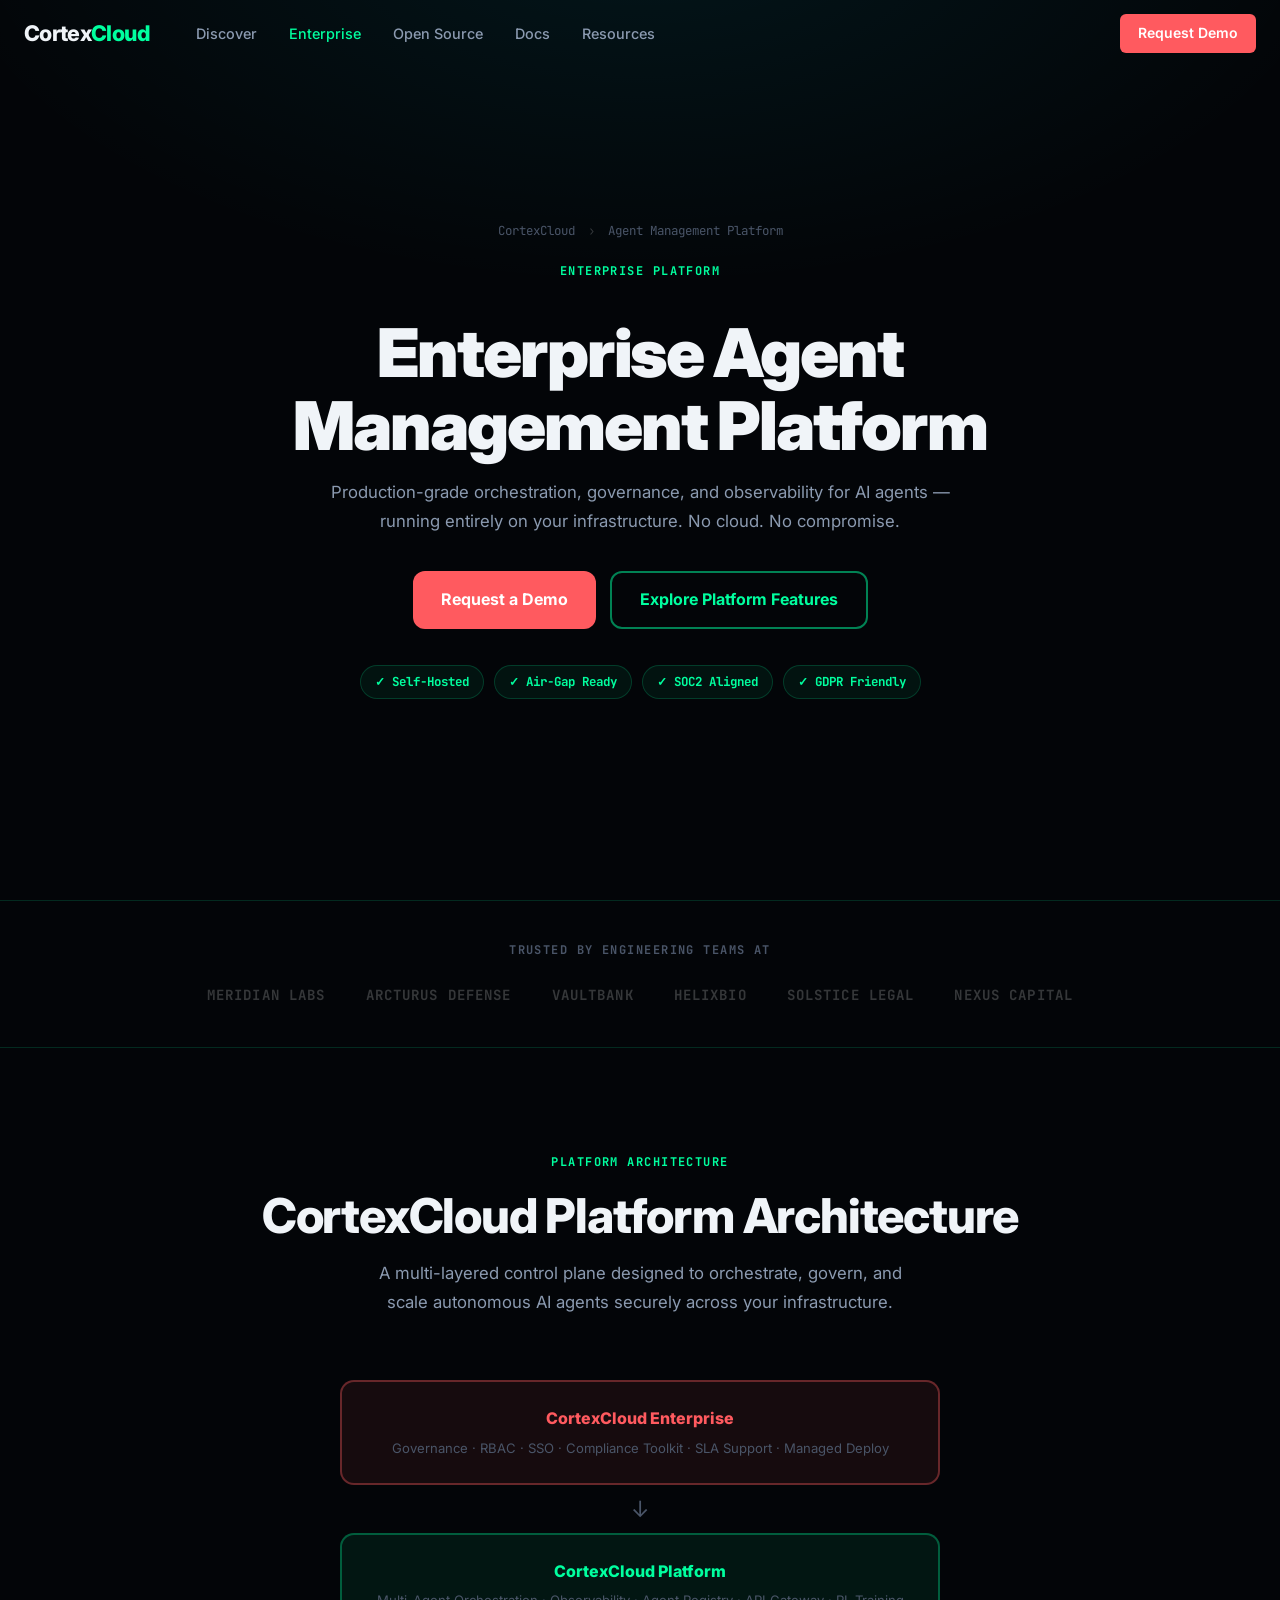
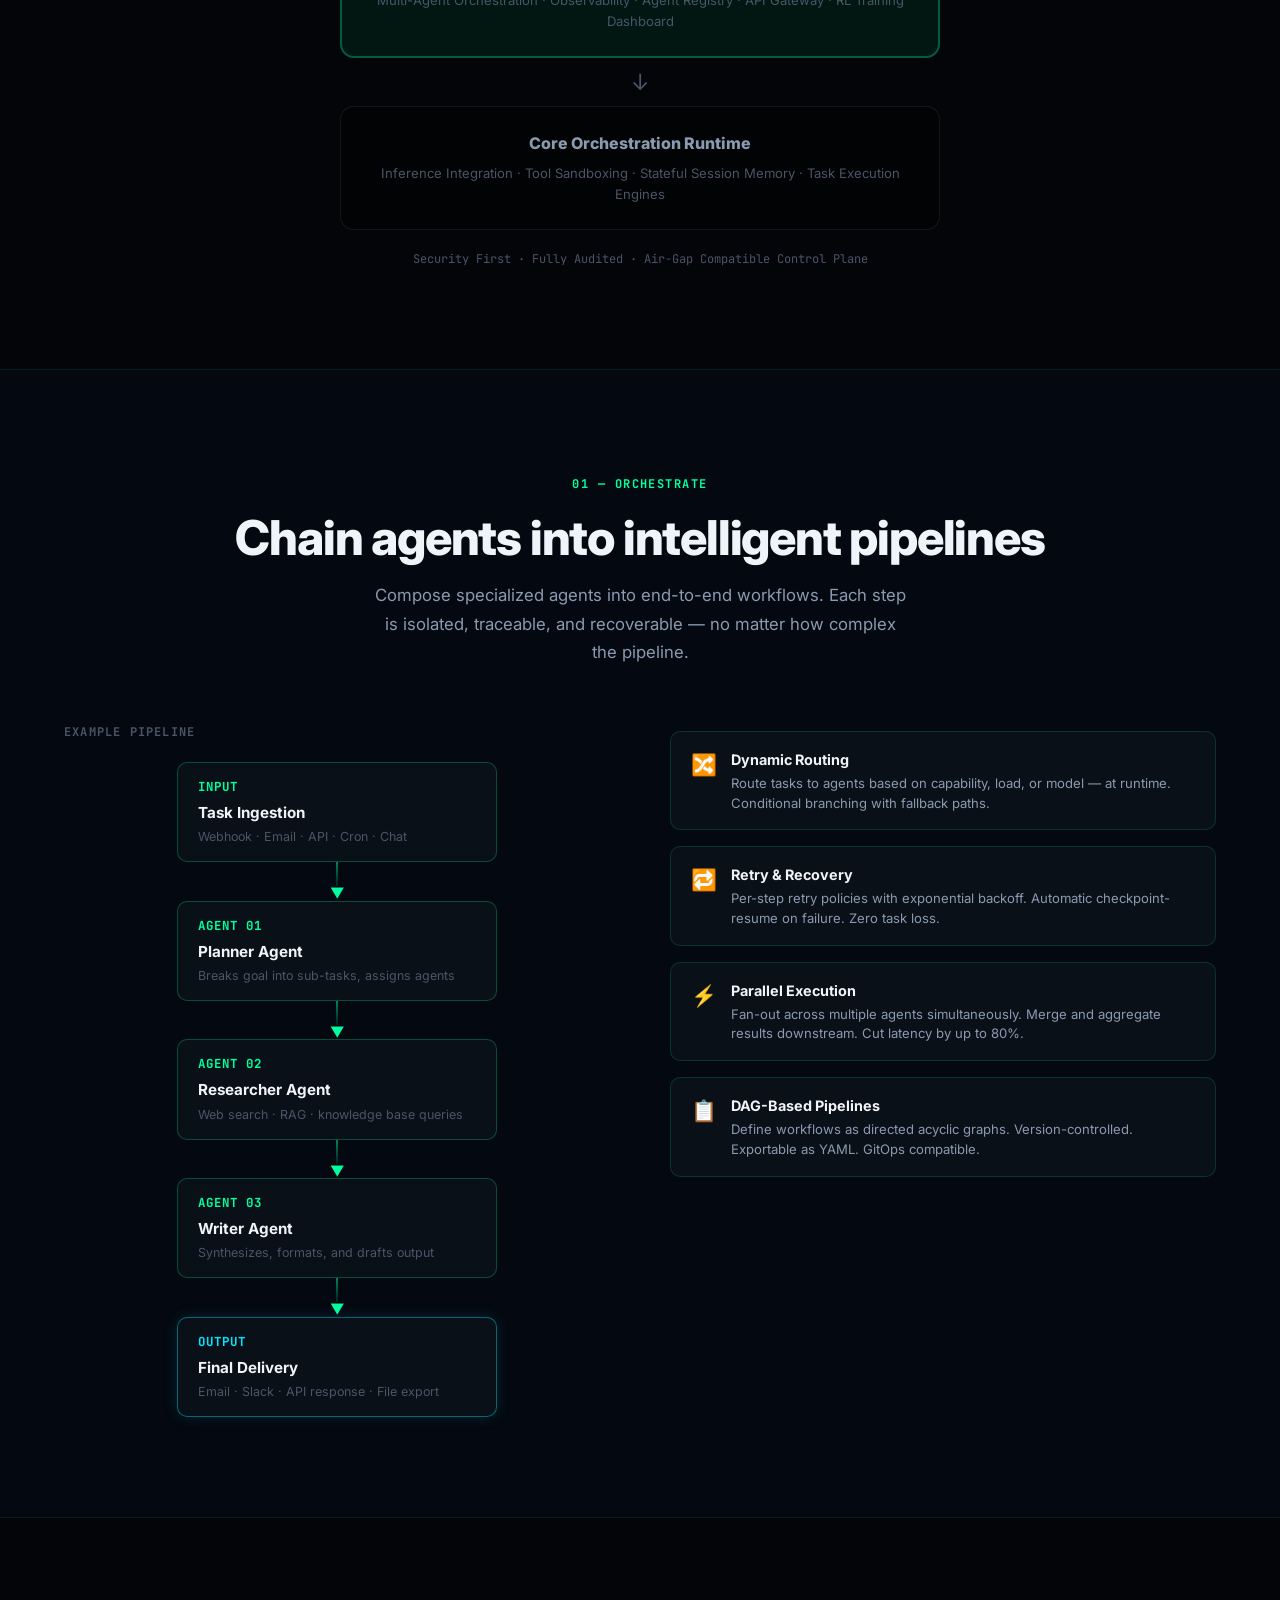
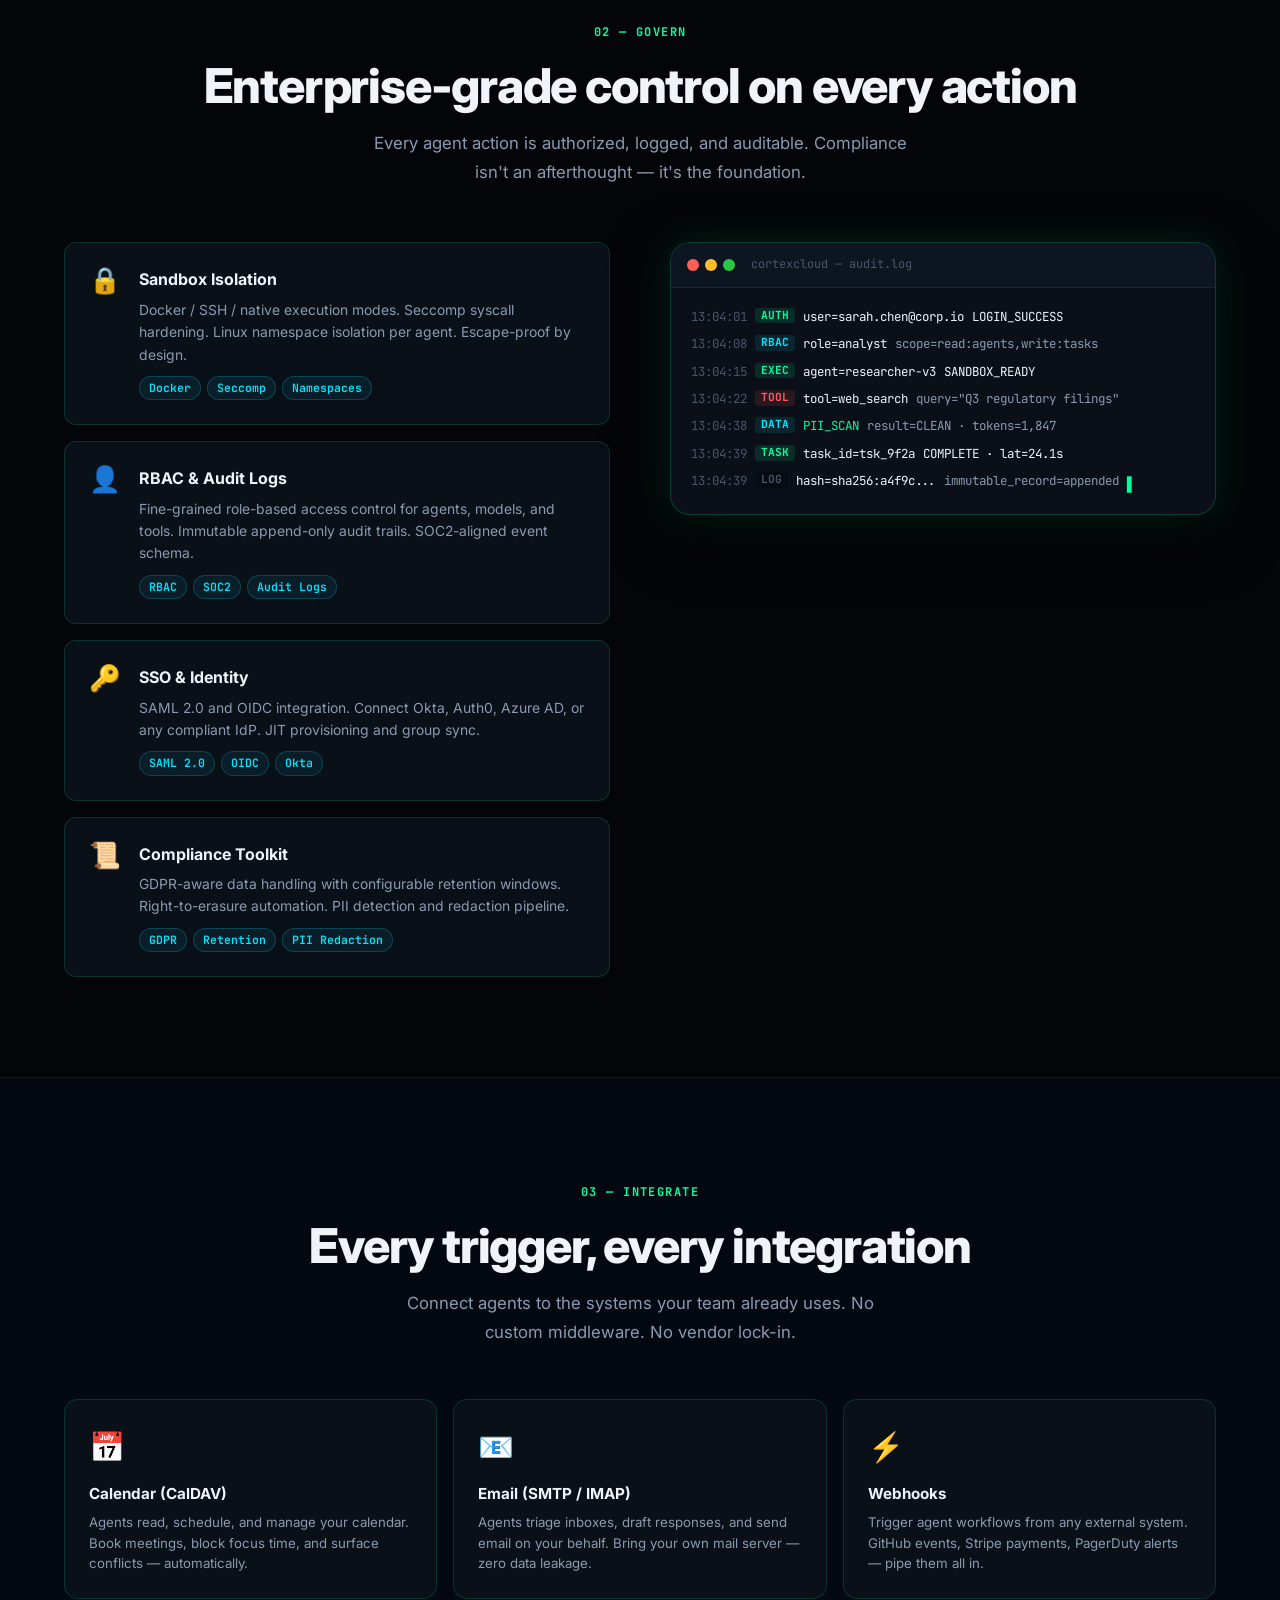
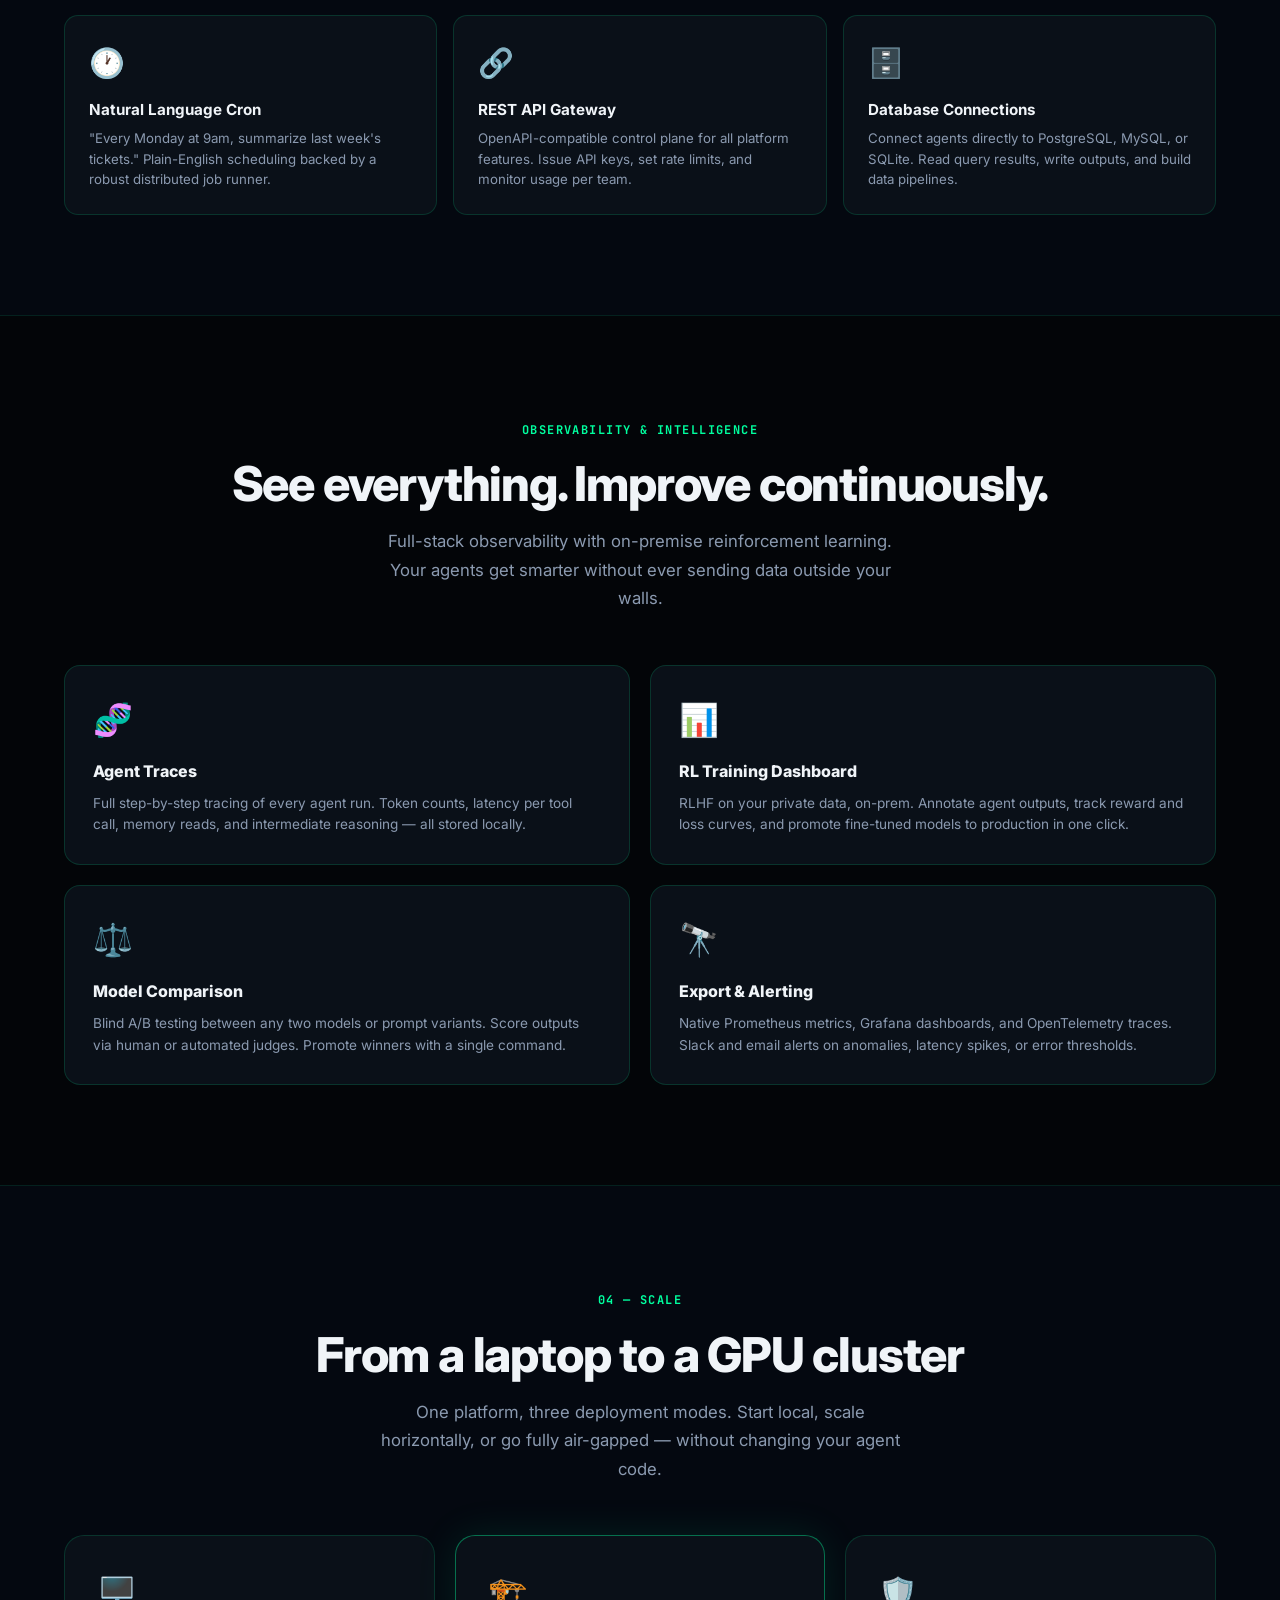
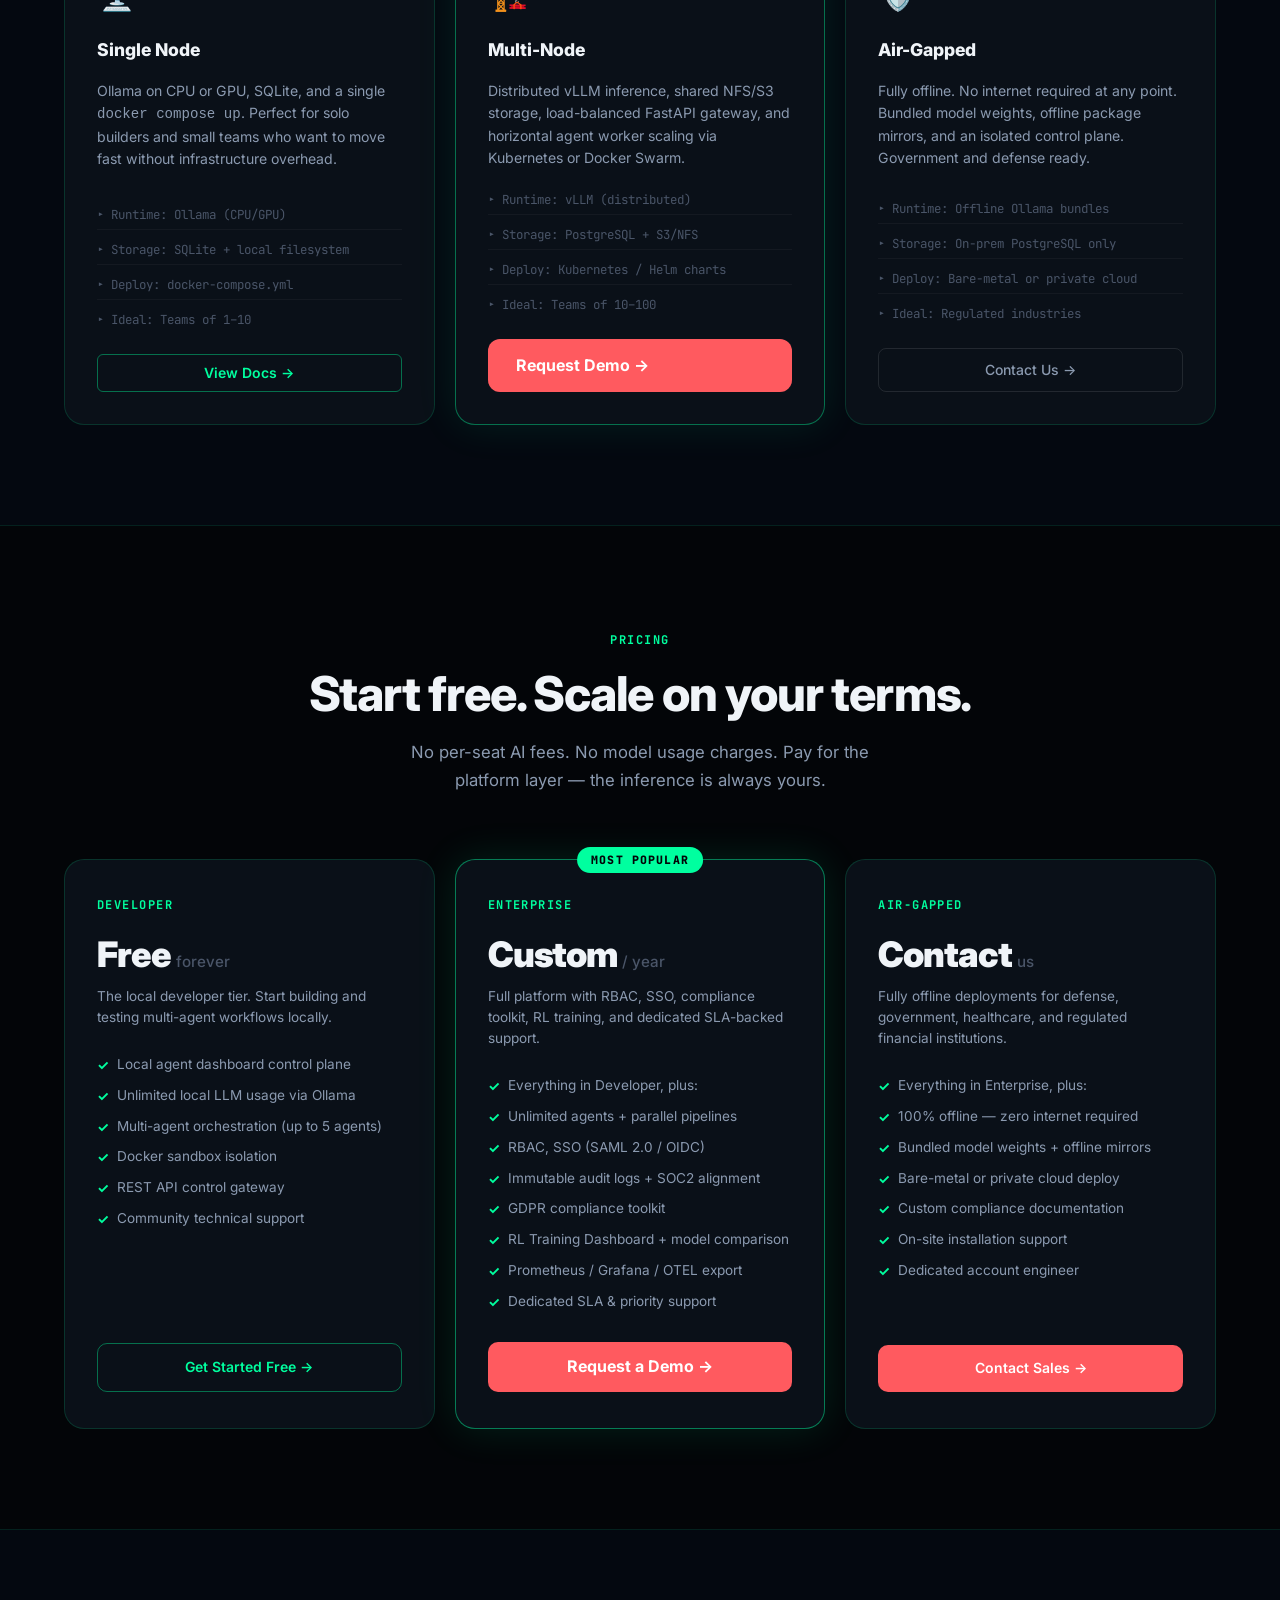
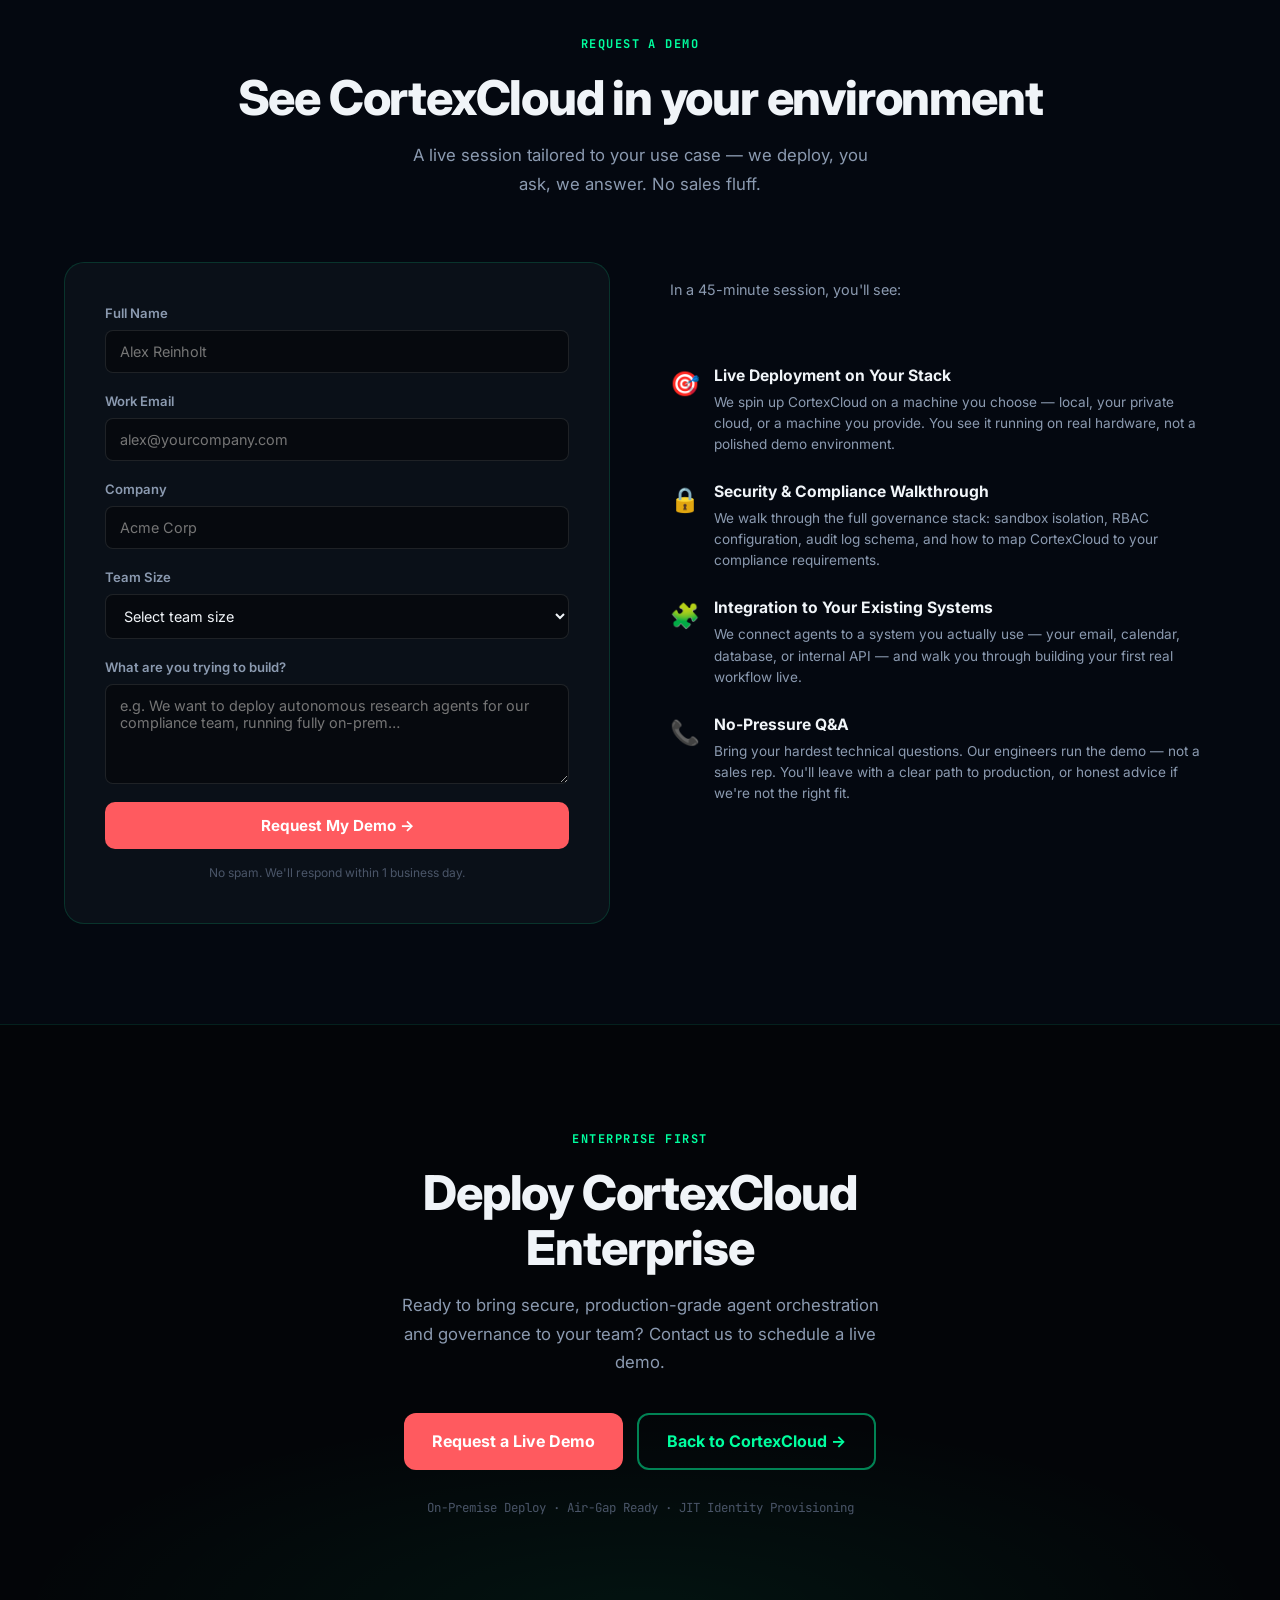
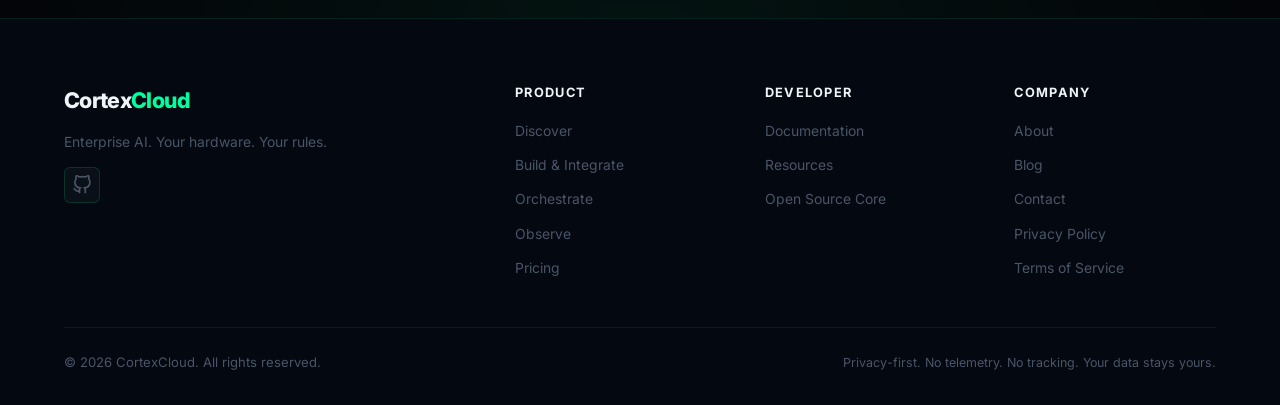
==== agent-management-platform.html @ b4378ad4 "Initial commit of CortexCloud landing site" ====
<!DOCTYPE html>
<html lang="en">
<head>
  <meta charset="UTF-8" />
  <meta name="viewport" content="width=device-width, initial-scale=1.0" />
  <title>Enterprise Agent Management Platform — CortexCloud</title>
  <meta name="description" content="Production-grade AI agent orchestration, governance, and observability — running entirely on your infrastructure. No cloud. No compromise." />
  <meta property="og:title" content="Enterprise Agent Management Platform — CortexCloud" />
  <meta property="og:description" content="Production-grade AI agent orchestration, governance, and observability — running entirely on your infrastructure." />
  <meta property="og:type" content="website" />
  <link rel="preconnect" href="https://fonts.googleapis.com" />
  <link rel="preconnect" href="https://fonts.gstatic.com" crossorigin />
  <link href="https://fonts.googleapis.com/css2?family=Inter:wght@300;400;500;600;700;800;900&family=JetBrains+Mono:wght@400;500;700&display=swap" rel="stylesheet" />
  <link rel="stylesheet" href="style.css" />
  <style>
    /* ── AMP page-specific styles ── */
    .amp-hero {
      background: radial-gradient(ellipse 80% 60% at 50% -10%, rgba(0,229,255,0.08) 0%, transparent 70%);
    }
    .trust-badge {
      display: inline-flex;
      align-items: center;
      gap: 6px;
      padding: 6px 14px;
      background: rgba(0,255,159,0.06);
      border: 1px solid rgba(0,255,159,0.18);
      border-radius: 999px;
      font-size: 0.78rem;
      font-weight: 700;
      color: var(--green);
      font-family: var(--font-mono);
    }
    .trust-badges {
      display: flex;
      gap: 10px;
      justify-content: center;
      flex-wrap: wrap;
      margin-top: 28px;
    }
    .arch-diagram {
      display: flex;
      flex-direction: column;
      align-items: center;
      gap: 0;
      max-width: 600px;
      margin: 56px auto 0;
    }
    .arch-layer {
      width: 100%;
      border-radius: 14px;
      padding: 24px 32px;
      text-align: center;
      position: relative;
    }
    .arch-layer.enterprise {
      background: rgba(255,90,95,0.08);
      border: 2px solid rgba(255,90,95,0.35);
    }
    .arch-layer.platform {
      background: rgba(0,255,159,0.07);
      border: 2px solid rgba(0,255,159,0.3);
    }
    .arch-layer.oss {
      background: rgba(0,0,0,0.4);
      border: 1px solid rgba(255,255,255,0.08);
    }
    .arch-layer h4 {
      font-size: 1rem;
      font-weight: 800;
      margin-bottom: 6px;
    }
    .arch-layer.enterprise h4 { color: #FF5A5F; }
    .arch-layer.platform h4 { color: #00FF9F; }
    .arch-layer.oss h4 { color: var(--text-secondary); }
    .arch-layer p {
      font-size: 0.82rem;
      color: var(--text-muted);
    }
    .arch-arrow {
      font-size: 1.4rem;
      color: var(--text-muted);
      padding: 6px 0;
    }
    .workflow-nodes {
      display: flex;
      flex-direction: column;
      gap: 0;
      align-items: center;
      width: 100%;
      max-width: 320px;
      margin: 0 auto;
    }
    .wf-node {
      background: var(--bg-card);
      border: 1px solid rgba(0,255,159,0.25);
      border-radius: 10px;
      padding: 14px 20px;
      width: 100%;
      box-sizing: border-box;
      position: relative;
      transition: border-color 0.25s, box-shadow 0.25s;
    }
    .wf-node:hover {
      border-color: rgba(0,255,159,0.5);
      box-shadow: 0 0 18px rgba(0,255,159,0.15);
    }
    .wf-node .wf-label {
      font-size: 0.78rem;
      font-weight: 700;
      text-transform: uppercase;
      letter-spacing: 0.08em;
      color: var(--green);
      font-family: var(--font-mono);
      margin-bottom: 4px;
    }
    .wf-node .wf-title {
      font-size: 0.95rem;
      font-weight: 700;
      color: var(--text-primary);
    }
    .wf-node .wf-desc {
      font-size: 0.78rem;
      color: var(--text-muted);
      margin-top: 2px;
    }
    .wf-connector {
      display: flex;
      flex-direction: column;
      align-items: center;
      width: 100%;
    }
    .wf-line {
      width: 2px;
      height: 24px;
      background: linear-gradient(to bottom, rgba(0,255,159,0.5), rgba(0,255,159,0.1));
      margin: 0;
    }
    .wf-arrow {
      color: var(--green);
      font-size: 0.9rem;
      margin: 0;
      line-height: 1;
    }
    .orch-layout {
      display: grid;
      grid-template-columns: 1fr 1fr;
      gap: 60px;
      align-items: start;
    }
    .orch-bullets {
      display: flex;
      flex-direction: column;
      gap: 16px;
      padding-top: 8px;
    }
    .orch-bullet {
      display: flex;
      gap: 14px;
      align-items: flex-start;
      padding: 16px 20px;
      background: var(--bg-card);
      border: 1px solid var(--border-card);
      border-radius: 10px;
      transition: border-color 0.25s, box-shadow 0.25s;
    }
    .orch-bullet:hover {
      border-color: rgba(0,255,159,0.25);
      box-shadow: 0 0 16px rgba(0,255,159,0.1);
    }
    .ob-icon { font-size: 1.3rem; flex-shrink: 0; }
    .ob-title { font-size: 0.9rem; font-weight: 700; color: var(--text-primary); margin-bottom: 3px; }
    .ob-desc { font-size: 0.82rem; color: var(--text-secondary); line-height: 1.5; }
    .integ-grid {
      display: grid;
      grid-template-columns: repeat(3, 1fr);
      gap: 16px;
    }
    .integ-card {
      background: var(--bg-card);
      border: 1px solid var(--border-card);
      border-radius: 14px;
      padding: 24px;
      transition: border-color 0.25s, box-shadow 0.25s, transform 0.25s;
    }
    .integ-card:hover {
      border-color: rgba(0,255,159,0.3);
      box-shadow: 0 0 22px rgba(0,255,159,0.12);
      transform: translateY(-3px);
    }
    .integ-icon { font-size: 1.8rem; margin-bottom: 12px; display: block; }
    .integ-card h4 { font-size: 0.95rem; font-weight: 700; color: var(--text-primary); margin-bottom: 6px; }
    .integ-card p { font-size: 0.83rem; color: var(--text-secondary); line-height: 1.55; }
    .scale-grid {
      display: grid;
      grid-template-columns: repeat(3, 1fr);
      gap: 20px;
    }
    .scale-card {
      background: var(--bg-card);
      border: 1px solid var(--border-card);
      border-radius: 20px;
      padding: 32px;
      display: flex;
      flex-direction: column;
      gap: 16px;
      transition: border-color 0.25s, box-shadow 0.25s, transform 0.25s;
    }
    .scale-card:hover {
      border-color: rgba(0,255,159,0.3);
      box-shadow: 0 0 30px rgba(0,255,159,0.1);
      transform: translateY(-4px);
    }
    .scale-card.featured-scale {
      border-color: rgba(0,255,159,0.4);
      box-shadow: 0 0 40px rgba(0,255,159,0.1);
    }
    .scale-icon { font-size: 2rem; }
    .scale-card h4 { font-size: 1.1rem; font-weight: 800; color: var(--text-primary); }
    .scale-card p { font-size: 0.88rem; color: var(--text-secondary); line-height: 1.6; flex: 1; }
    .scale-specs { display: flex; flex-direction: column; gap: 6px; }
    .scale-spec {
      font-size: 0.78rem;
      color: var(--text-muted);
      font-family: var(--font-mono);
      padding: 4px 0;
      border-bottom: 1px solid rgba(255,255,255,0.04);
    }
    .scale-spec:last-child { border: none; }
    .demo-layout {
      display: grid;
      grid-template-columns: 1fr 1fr;
      gap: 60px;
      align-items: start;
    }
    .demo-form {
      background: var(--bg-card);
      border: 1px solid var(--border-card);
      border-radius: 20px;
      padding: 40px;
    }
    .form-group {
      display: flex;
      flex-direction: column;
      gap: 6px;
      margin-bottom: 18px;
    }
    .form-group label {
      font-size: 0.82rem;
      font-weight: 600;
      color: var(--text-secondary);
    }
    .form-group input,
    .form-group textarea,
    .form-group select {
      background: rgba(0,0,0,0.4);
      border: 1px solid rgba(255,255,255,0.1);
      border-radius: 8px;
      padding: 12px 14px;
      color: var(--text-primary);
      font-size: 0.9rem;
      font-family: var(--font-sans);
      transition: border-color 0.25s, box-shadow 0.25s;
      outline: none;
    }
    .form-group input:focus,
    .form-group textarea:focus,
    .form-group select:focus {
      border-color: rgba(0,255,159,0.4);
      box-shadow: 0 0 12px rgba(0,255,159,0.1);
    }
    .form-group select option { background: #0a0a0f; color: var(--text-primary); }
    .form-group textarea { resize: vertical; min-height: 100px; }
    .demo-benefits { display: flex; flex-direction: column; gap: 24px; padding-top: 16px; }
    .demo-benefit { display: flex; gap: 14px; align-items: flex-start; }
    .db-icon { font-size: 1.5rem; flex-shrink: 0; margin-top: 2px; }
    .db-title { font-size: 0.98rem; font-weight: 700; color: var(--text-primary); margin-bottom: 4px; }
    .db-desc { font-size: 0.85rem; color: var(--text-secondary); line-height: 1.55; }
    .nav-link-active { color: #00FF9F !important; }

    /* Breadcrumb */
    .breadcrumb {
      font-size: 0.78rem;
      color: var(--text-muted);
      font-family: var(--font-mono);
      margin-bottom: 16px;
    }
    .breadcrumb a { color: var(--text-muted); text-decoration: none; transition: color 0.2s; }
    .breadcrumb a:hover { color: var(--green); }
    .breadcrumb .sep { margin: 0 6px; color: rgba(255,255,255,0.2); }

    /* Pricing section on AMP page */
    .pricing-grid {
      display: grid;
      grid-template-columns: repeat(3, 1fr);
      gap: 20px;
      margin-top: 48px;
    }
    .pricing-card {
      background: var(--bg-card);
      border: 1px solid var(--border-card);
      border-radius: 20px;
      padding: 36px 32px;
      display: flex;
      flex-direction: column;
      gap: 10px;
      position: relative;
      transition: border-color 0.25s, box-shadow 0.25s, transform 0.25s;
    }
    .pricing-card:hover {
      border-color: rgba(0,255,159,0.3);
      box-shadow: 0 0 30px rgba(0,255,159,0.1);
      transform: translateY(-4px);
    }
    .pricing-card.featured-price {
      border-color: rgba(0,255,159,0.45);
      box-shadow: 0 0 40px rgba(0,255,159,0.12);
    }
    .pricing-badge-top {
      position: absolute;
      top: -13px;
      left: 50%;
      transform: translateX(-50%);
      background: var(--green);
      color: #030508;
      font-size: 0.72rem;
      font-weight: 800;
      text-transform: uppercase;
      letter-spacing: 0.1em;
      padding: 4px 14px;
      border-radius: 999px;
      font-family: var(--font-mono);
      white-space: nowrap;
    }
    .pricing-tier {
      font-size: 0.75rem;
      font-weight: 700;
      text-transform: uppercase;
      letter-spacing: 0.12em;
      color: var(--green);
      font-family: var(--font-mono);
      margin-bottom: 4px;
    }
    .pricing-price {
      font-size: 2.2rem;
      font-weight: 900;
      color: var(--text-primary);
      line-height: 1;
      margin: 8px 0 4px;
    }
    .pricing-price span { font-size: 0.95rem; font-weight: 500; color: var(--text-muted); }
    .pricing-desc {
      font-size: 0.85rem;
      color: var(--text-secondary);
      line-height: 1.55;
      margin-bottom: 8px;
    }
    .pricing-features {
      list-style: none;
      padding: 0;
      margin: 8px 0 20px;
      display: flex;
      flex-direction: column;
      gap: 9px;
    }
    .pricing-features li {
      font-size: 0.85rem;
      color: var(--text-secondary);
      display: flex;
      gap: 9px;
      align-items: flex-start;
    }
    .pricing-features li::before {
      content: '✓';
      color: var(--green);
      font-weight: 700;
      flex-shrink: 0;
      margin-top: 1px;
    }
    .pricing-cta { margin-top: auto; }

    /* Final CTA section */
    .final-cta-section {
      text-align: center;
      padding: 100px 0;
      background: radial-gradient(ellipse 70% 50% at 50% 100%, rgba(0,255,159,0.06) 0%, transparent 70%);
    }

    /* Gov section refinements */
    .gov-grid {
      display: grid;
      grid-template-columns: 1fr 1fr;
      gap: 60px;
      align-items: start;
    }

    /* Observe cards custom for AMP page */
    .observe-grid-amp {
      display: grid;
      grid-template-columns: repeat(2, 1fr);
      gap: 20px;
    }
    .obs-card-amp {
      background: var(--bg-card);
      border: 1px solid var(--border-card);
      border-radius: 16px;
      padding: 28px;
      transition: border-color 0.25s, box-shadow 0.25s, transform 0.25s;
    }
    .obs-card-amp:hover {
      border-color: rgba(0,229,255,0.3);
      box-shadow: 0 0 24px rgba(0,229,255,0.1);
      transform: translateY(-3px);
    }
    .obs-amp-icon {
      font-size: 2rem;
      margin-bottom: 14px;
      display: block;
    }
    .obs-amp-title {
      font-size: 1rem;
      font-weight: 800;
      color: var(--text-primary);
      margin-bottom: 8px;
    }
    .obs-amp-desc {
      font-size: 0.85rem;
      color: var(--text-secondary);
      line-height: 1.6;
    }

    /* Trusted strip */
    .trusted-strip {
      padding: 40px 0;
      border-top: 1px solid var(--border-card);
      border-bottom: 1px solid var(--border-card);
      text-align: center;
    }
    .trusted-strip-label {
      font-size: 0.75rem;
      font-weight: 700;
      text-transform: uppercase;
      letter-spacing: 0.12em;
      color: var(--text-muted);
      font-family: var(--font-mono);
      margin-bottom: 24px;
    }
    .trusted-strip-logos {
      display: flex;
      gap: 40px;
      justify-content: center;
      align-items: center;
      flex-wrap: wrap;
    }
    .strip-logo {
      font-size: 0.88rem;
      font-weight: 700;
      color: rgba(255,255,255,0.2);
      font-family: var(--font-mono);
      letter-spacing: 0.08em;
      text-transform: uppercase;
      transition: color 0.25s;
    }
    .strip-logo:hover { color: rgba(255,255,255,0.45); }

    @media (max-width: 1024px) {
      .orch-layout { grid-template-columns: 1fr; }
      .demo-layout { grid-template-columns: 1fr; }
      .scale-grid { grid-template-columns: 1fr; }
      .gov-grid { grid-template-columns: 1fr; }
      .pricing-grid { grid-template-columns: 1fr; max-width: 480px; margin-inline: auto; }
      .observe-grid-amp { grid-template-columns: 1fr; }
    }
    @media (max-width: 768px) {
      .integ-grid { grid-template-columns: 1fr 1fr; }
      .scale-grid { grid-template-columns: 1fr; }
    }
    @media (max-width: 480px) {
      .integ-grid { grid-template-columns: 1fr; }
      .demo-form { padding: 24px; }
    }
  </style>
</head>
<body>

  <!-- ═══════════════════════════════════════════════════════════
       NAVBAR
  ═══════════════════════════════════════════════════════════ -->
  <header class="navbar" id="navbar">
    <div class="nav-inner">
      <a href="index.html" class="nav-logo" id="nav-logo-link" aria-label="CortexCloud Home">
        <span class="nav-logo-text">Cortex<span class="logo-accent">Cloud</span></span>
      </a>
      <nav class="nav-links" id="nav-links" aria-label="Main Navigation">
        <a href="index.html#discover" class="nav-link" id="nav-discover">Discover</a>
        <a href="agent-management-platform.html" class="nav-link nav-link-active" id="nav-enterprise">Enterprise</a>
        <a href="opensource.html" class="nav-link" id="nav-oss">Open Source</a>
        <a href="docs.html" class="nav-link" id="nav-docs">Docs</a>
        <a href="resources.html" class="nav-link" id="nav-resources">Resources</a>
      </nav>
      <div class="nav-actions">
        <a href="#demo" class="btn-demo" id="btn-demo-nav">Request Demo</a>
      </div>
      <button class="nav-hamburger" id="nav-hamburger" aria-label="Open menu" aria-expanded="false">
        <span></span><span></span><span></span>
      </button>
    </div>
  </header>
  <div class="mobile-menu" id="mobile-menu" aria-hidden="true">
    <a href="index.html#discover" class="mobile-link">Discover</a>
    <a href="agent-management-platform.html" class="mobile-link">Enterprise</a>
    <a href="opensource.html" class="mobile-link">Open Source</a>
    <a href="docs.html" class="mobile-link">Docs</a>
    <a href="resources.html" class="mobile-link">Resources</a>
    <div class="mobile-actions">
      <a href="#demo" class="btn-demo">Request Demo</a>
    </div>
  </div>

  <main>

    <!-- ═══════════════════════════════════════════════════════════
         SECTION 1 — HERO
    ═══════════════════════════════════════════════════════════ -->
    <section class="hero amp-hero">
      <div class="hero-inner">
        <div class="breadcrumb">
          <a href="index.html">CortexCloud</a>
          <span class="sep">›</span>
          <span>Agent Management Platform</span>
        </div>

        <div class="section-tag">Enterprise Platform</div>

        <h1 style="font-size:clamp(2.4rem,6vw,4.2rem); font-weight:900; line-height:1.08; letter-spacing:-0.03em; color:var(--text-primary); margin:20px 0 16px; max-width:820px; margin-inline:auto;">
          Enterprise Agent Management Platform
        </h1>

        <p class="section-sub" style="max-width:620px; margin-inline:auto; margin-bottom:36px; font-size:1.05rem;">
          Production-grade orchestration, governance, and observability for AI agents — running entirely on your infrastructure. No cloud. No compromise.
        </p>

        <div style="display:flex; gap:14px; justify-content:center; flex-wrap:wrap;">
          <a href="#demo" class="btn-cta-primary">Request a Demo</a>
          <a href="#overview" class="btn-cta-secondary">Explore Platform Features</a>
        </div>

        <div class="trust-badges" style="margin-top: 36px;">
          <span class="trust-badge">✓ Self-Hosted</span>
          <span class="trust-badge">✓ Air-Gap Ready</span>
          <span class="trust-badge">✓ SOC2 Aligned</span>
          <span class="trust-badge">✓ GDPR Friendly</span>
        </div>
      </div>
    </section>

    <!-- ═══════════════════════════════════════════════════════════
         SECTION 2 — TRUSTED BY
    ═══════════════════════════════════════════════════════════ -->
    <div class="trusted-strip">
      <div class="container">
        <p class="trusted-strip-label">Trusted by engineering teams at</p>
        <div class="trusted-strip-logos">
          <span class="strip-logo">Meridian Labs</span>
          <span class="strip-logo">Arcturus Defense</span>
          <span class="strip-logo">VaultBank</span>
          <span class="strip-logo">HelixBio</span>
          <span class="strip-logo">Solstice Legal</span>
          <span class="strip-logo">Nexus Capital</span>
        </div>
      </div>
    </div>

    <!-- ═══════════════════════════════════════════════════════════
         SECTION 3 — PLATFORM OVERVIEW
    ═══════════════════════════════════════════════════════════ -->
    <section id="overview" style="padding:100px 0;">
      <div class="container">
        <div style="text-align:center;">
          <div class="section-tag">Platform Architecture</div>
          <h2 class="section-title">CortexCloud Platform Architecture</h2>
          <p class="section-sub" style="max-width:560px; margin-inline:auto;">
            A multi-layered control plane designed to orchestrate, govern, and scale autonomous AI agents securely across your infrastructure.
          </p>
        </div>

        <div class="arch-diagram card-reveal">
          <!-- Top: Enterprise layer -->
          <div class="arch-layer enterprise">
            <h4>CortexCloud Enterprise</h4>
            <p>Governance · RBAC · SSO · Compliance Toolkit · SLA Support · Managed Deploy</p>
          </div>
          <div class="arch-arrow">↓</div>

          <!-- Middle: Platform layer -->
          <div class="arch-layer platform">
            <h4>CortexCloud Platform</h4>
            <p>Multi-Agent Orchestration · Observability · Agent Registry · API Gateway · RL Training Dashboard</p>
          </div>
          <div class="arch-arrow">↓</div>

          <!-- Bottom: Core layer -->
          <div class="arch-layer oss">
            <h4>Core Orchestration Runtime</h4>
            <p>Inference Integration · Tool Sandboxing · Stateful Session Memory · Task Execution Engines</p>
          </div>

          <p style="font-size:0.75rem; color:var(--text-muted); font-family:var(--font-mono); text-align:center; margin-top:20px;">
            Security First · Fully Audited · Air-Gap Compatible Control Plane
          </p>
        </div>
      </div>
    </section>

    <!-- ═══════════════════════════════════════════════════════════
         SECTION 4 — MULTI-AGENT ORCHESTRATION
    ═══════════════════════════════════════════════════════════ -->
    <section id="orchestration" class="feature-section section-dark" style="padding:100px 0;">
      <div class="container">
        <div style="text-align:center;">
          <div class="section-tag">01 — Orchestrate</div>
          <h2 class="section-title">Chain agents into intelligent pipelines</h2>
          <p class="section-sub" style="max-width:540px; margin-inline:auto; margin-bottom:56px;">
            Compose specialized agents into end-to-end workflows. Each step is isolated, traceable, and recoverable — no matter how complex the pipeline.
          </p>
        </div>

        <div class="orch-layout">
          <!-- Left: workflow diagram -->
          <div class="card-reveal">
            <p style="font-size:0.75rem; font-weight:700; text-transform:uppercase; letter-spacing:0.1em; color:var(--text-muted); font-family:var(--font-mono); margin-bottom:20px;">Example Pipeline</p>
            <div class="workflow-nodes">

              <div class="wf-node">
                <div class="wf-label">Input</div>
                <div class="wf-title">Task Ingestion</div>
                <div class="wf-desc">Webhook · Email · API · Cron · Chat</div>
              </div>
              <div class="wf-connector">
                <div class="wf-line"></div>
                <div class="wf-arrow">▼</div>
              </div>

              <div class="wf-node">
                <div class="wf-label">Agent 01</div>
                <div class="wf-title">Planner Agent</div>
                <div class="wf-desc">Breaks goal into sub-tasks, assigns agents</div>
              </div>
              <div class="wf-connector">
                <div class="wf-line"></div>
                <div class="wf-arrow">▼</div>
              </div>

              <div class="wf-node">
                <div class="wf-label">Agent 02</div>
                <div class="wf-title">Researcher Agent</div>
                <div class="wf-desc">Web search · RAG · knowledge base queries</div>
              </div>
              <div class="wf-connector">
                <div class="wf-line"></div>
                <div class="wf-arrow">▼</div>
              </div>

              <div class="wf-node">
                <div class="wf-label">Agent 03</div>
                <div class="wf-title">Writer Agent</div>
                <div class="wf-desc">Synthesizes, formats, and drafts output</div>
              </div>
              <div class="wf-connector">
                <div class="wf-line"></div>
                <div class="wf-arrow">▼</div>
              </div>

              <div class="wf-node" style="border-color:rgba(0,229,255,0.4); box-shadow:0 0 16px rgba(0,229,255,0.12);">
                <div class="wf-label" style="color:var(--cyan);">Output</div>
                <div class="wf-title">Final Delivery</div>
                <div class="wf-desc">Email · Slack · API response · File export</div>
              </div>

            </div>
          </div>

          <!-- Right: feature bullets -->
          <div class="orch-bullets card-reveal">
            <div class="orch-bullet">
              <span class="ob-icon">🔀</span>
              <div>
                <div class="ob-title">Dynamic Routing</div>
                <div class="ob-desc">Route tasks to agents based on capability, load, or model — at runtime. Conditional branching with fallback paths.</div>
              </div>
            </div>
            <div class="orch-bullet">
              <span class="ob-icon">🔁</span>
              <div>
                <div class="ob-title">Retry & Recovery</div>
                <div class="ob-desc">Per-step retry policies with exponential backoff. Automatic checkpoint-resume on failure. Zero task loss.</div>
              </div>
            </div>
            <div class="orch-bullet">
              <span class="ob-icon">⚡</span>
              <div>
                <div class="ob-title">Parallel Execution</div>
                <div class="ob-desc">Fan-out across multiple agents simultaneously. Merge and aggregate results downstream. Cut latency by up to 80%.</div>
              </div>
            </div>
            <div class="orch-bullet">
              <span class="ob-icon">📋</span>
              <div>
                <div class="ob-title">DAG-Based Pipelines</div>
                <div class="ob-desc">Define workflows as directed acyclic graphs. Version-controlled. Exportable as YAML. GitOps compatible.</div>
              </div>
            </div>
          </div>
        </div>
      </div>
    </section>

    <!-- ═══════════════════════════════════════════════════════════
         SECTION 5 — GOVERNANCE & SECURITY
    ═══════════════════════════════════════════════════════════ -->
    <section id="governance" class="feature-section" style="padding:100px 0;">
      <div class="container">
        <div style="text-align:center;">
          <div class="section-tag">02 — Govern</div>
          <h2 class="section-title">Enterprise-grade control on every action</h2>
          <p class="section-sub" style="max-width:540px; margin-inline:auto; margin-bottom:56px;">
            Every agent action is authorized, logged, and auditable. Compliance isn't an afterthought — it's the foundation.
          </p>
        </div>

        <div class="gov-grid">
          <!-- Left: governance cards -->
          <div class="gov-features card-reveal" style="display:flex; flex-direction:column; gap:16px;">

            <div class="gov-item">
              <div class="gov-icon">🔒</div>
              <div class="gov-content">
                <h4>Sandbox Isolation</h4>
                <p>Docker / SSH / native execution modes. Seccomp syscall hardening. Linux namespace isolation per agent. Escape-proof by design.</p>
                <div class="gov-tags">
                  <span class="tag">Docker</span>
                  <span class="tag">Seccomp</span>
                  <span class="tag">Namespaces</span>
                </div>
              </div>
            </div>

            <div class="gov-item">
              <div class="gov-icon">👤</div>
              <div class="gov-content">
                <h4>RBAC &amp; Audit Logs</h4>
                <p>Fine-grained role-based access control for agents, models, and tools. Immutable append-only audit trails. SOC2-aligned event schema.</p>
                <div class="gov-tags">
                  <span class="tag">RBAC</span>
                  <span class="tag">SOC2</span>
                  <span class="tag">Audit Logs</span>
                </div>
              </div>
            </div>

            <div class="gov-item">
              <div class="gov-icon">🔑</div>
              <div class="gov-content">
                <h4>SSO &amp; Identity</h4>
                <p>SAML 2.0 and OIDC integration. Connect Okta, Auth0, Azure AD, or any compliant IdP. JIT provisioning and group sync.</p>
                <div class="gov-tags">
                  <span class="tag">SAML 2.0</span>
                  <span class="tag">OIDC</span>
                  <span class="tag">Okta</span>
                </div>
              </div>
            </div>

            <div class="gov-item">
              <div class="gov-icon">📜</div>
              <div class="gov-content">
                <h4>Compliance Toolkit</h4>
                <p>GDPR-aware data handling with configurable retention windows. Right-to-erasure automation. PII detection and redaction pipeline.</p>
                <div class="gov-tags">
                  <span class="tag">GDPR</span>
                  <span class="tag">Retention</span>
                  <span class="tag">PII Redaction</span>
                </div>
              </div>
            </div>

          </div>

          <!-- Right: terminal audit log -->
          <div class="gov-visual card-reveal">
            <div class="terminal-window">
              <div class="terminal-header">
                <span class="t-dot" style="background:#ff5f56;"></span>
                <span class="t-dot" style="background:#ffbd2e;"></span>
                <span class="t-dot" style="background:#27c93f;"></span>
                <span style="margin-left:10px; font-size:0.75rem; color:var(--text-muted); font-family:var(--font-mono);">cortexcloud — audit.log</span>
              </div>
              <div class="terminal-body">
                <div class="t-line">
                  <span class="t-time">13:04:01</span>
                  <span class="t-tag" style="background:rgba(0,255,159,0.12); color:var(--green);">AUTH</span>
                  <span class="t-info">user=sarah.chen@corp.io</span>
                  <span class="t-ok">LOGIN_SUCCESS</span>
                </div>
                <div class="t-line">
                  <span class="t-time">13:04:08</span>
                  <span class="t-tag" style="background:rgba(0,229,255,0.1); color:var(--cyan);">RBAC</span>
                  <span class="t-info">role=analyst</span>
                  <span class="t-msg">scope=read:agents,write:tasks</span>
                </div>
                <div class="t-line">
                  <span class="t-time">13:04:15</span>
                  <span class="t-tag" style="background:rgba(0,255,159,0.12); color:var(--green);">EXEC</span>
                  <span class="t-info">agent=researcher-v3</span>
                  <span class="t-ok">SANDBOX_READY</span>
                </div>
                <div class="t-line">
                  <span class="t-time">13:04:22</span>
                  <span class="t-tag" style="background:rgba(255,90,95,0.12); color:#FF5A5F;">TOOL</span>
                  <span class="t-info">tool=web_search</span>
                  <span class="t-msg">query="Q3 regulatory filings"</span>
                </div>
                <div class="t-line">
                  <span class="t-time">13:04:38</span>
                  <span class="t-tag" style="background:rgba(0,229,255,0.1); color:var(--cyan);">DATA</span>
                  <span class="t-hl">PII_SCAN</span>
                  <span class="t-msg">result=CLEAN · tokens=1,847</span>
                </div>
                <div class="t-line">
                  <span class="t-time">13:04:39</span>
                  <span class="t-tag" style="background:rgba(0,255,159,0.12); color:var(--green);">TASK</span>
                  <span class="t-info">task_id=tsk_9f2a</span>
                  <span class="t-ok">COMPLETE · lat=24.1s</span>
                </div>
                <div class="t-line">
                  <span class="t-time">13:04:39</span>
                  <span class="t-tag" style="background:rgba(0,0,0,0.3); color:var(--text-muted);">LOG</span>
                  <span class="t-info">hash=sha256:a4f9c...</span>
                  <span class="t-msg">immutable_record=appended</span>
                  <span class="t-cursor t-blink">▋</span>
                </div>
              </div>
            </div>
          </div>
        </div>
      </div>
    </section>

    <!-- ═══════════════════════════════════════════════════════════
         SECTION 6 — GATEWAY & INTEGRATIONS
    ═══════════════════════════════════════════════════════════ -->
    <section id="integrations" class="feature-section section-dark" style="padding:100px 0;">
      <div class="container">
        <div style="text-align:center;">
          <div class="section-tag">03 — Integrate</div>
          <h2 class="section-title">Every trigger, every integration</h2>
          <p class="section-sub" style="max-width:520px; margin-inline:auto; margin-bottom:52px;">
            Connect agents to the systems your team already uses. No custom middleware. No vendor lock-in.
          </p>
        </div>

        <div class="integ-grid">
          <div class="integ-card card-reveal">
            <span class="integ-icon">📅</span>
            <h4>Calendar (CalDAV)</h4>
            <p>Agents read, schedule, and manage your calendar. Book meetings, block focus time, and surface conflicts — automatically.</p>
          </div>
          <div class="integ-card card-reveal">
            <span class="integ-icon">📧</span>
            <h4>Email (SMTP / IMAP)</h4>
            <p>Agents triage inboxes, draft responses, and send email on your behalf. Bring your own mail server — zero data leakage.</p>
          </div>
          <div class="integ-card card-reveal">
            <span class="integ-icon">⚡</span>
            <h4>Webhooks</h4>
            <p>Trigger agent workflows from any external system. GitHub events, Stripe payments, PagerDuty alerts — pipe them all in.</p>
          </div>
          <div class="integ-card card-reveal">
            <span class="integ-icon">🕐</span>
            <h4>Natural Language Cron</h4>
            <p>"Every Monday at 9am, summarize last week's tickets." Plain-English scheduling backed by a robust distributed job runner.</p>
          </div>
          <div class="integ-card card-reveal">
            <span class="integ-icon">🔗</span>
            <h4>REST API Gateway</h4>
            <p>OpenAPI-compatible control plane for all platform features. Issue API keys, set rate limits, and monitor usage per team.</p>
          </div>
          <div class="integ-card card-reveal">
            <span class="integ-icon">🗄️</span>
            <h4>Database Connections</h4>
            <p>Connect agents directly to PostgreSQL, MySQL, or SQLite. Read query results, write outputs, and build data pipelines.</p>
          </div>
        </div>
      </div>
    </section>

    <!-- ═══════════════════════════════════════════════════════════
         SECTION 7 — OBSERVABILITY & RL
    ═══════════════════════════════════════════════════════════ -->
    <section id="observe" class="feature-section" style="padding:100px 0;">
      <div class="container">
        <div style="text-align:center;">
          <div class="section-tag">Observability & Intelligence</div>
          <h2 class="section-title">See everything. Improve continuously.</h2>
          <p class="section-sub" style="max-width:520px; margin-inline:auto; margin-bottom:52px;">
            Full-stack observability with on-premise reinforcement learning. Your agents get smarter without ever sending data outside your walls.
          </p>
        </div>

        <div class="observe-grid-amp">
          <div class="obs-card-amp card-reveal">
            <span class="obs-amp-icon">🧬</span>
            <div class="obs-amp-title">Agent Traces</div>
            <p class="obs-amp-desc">Full step-by-step tracing of every agent run. Token counts, latency per tool call, memory reads, and intermediate reasoning — all stored locally.</p>
          </div>
          <div class="obs-card-amp card-reveal">
            <span class="obs-amp-icon">📊</span>
            <div class="obs-amp-title">RL Training Dashboard</div>
            <p class="obs-amp-desc">RLHF on your private data, on-prem. Annotate agent outputs, track reward and loss curves, and promote fine-tuned models to production in one click.</p>
          </div>
          <div class="obs-card-amp card-reveal">
            <span class="obs-amp-icon">⚖️</span>
            <div class="obs-amp-title">Model Comparison</div>
            <p class="obs-amp-desc">Blind A/B testing between any two models or prompt variants. Score outputs via human or automated judges. Promote winners with a single command.</p>
          </div>
          <div class="obs-card-amp card-reveal">
            <span class="obs-amp-icon">🔭</span>
            <div class="obs-amp-title">Export &amp; Alerting</div>
            <p class="obs-amp-desc">Native Prometheus metrics, Grafana dashboards, and OpenTelemetry traces. Slack and email alerts on anomalies, latency spikes, or error thresholds.</p>
          </div>
        </div>
      </div>
    </section>

    <!-- ═══════════════════════════════════════════════════════════
         SECTION 8 — SCALE & DEPLOY
    ═══════════════════════════════════════════════════════════ -->
    <section id="scale" class="feature-section section-dark" style="padding:100px 0;">
      <div class="container">
        <div style="text-align:center;">
          <div class="section-tag">04 — Scale</div>
          <h2 class="section-title">From a laptop to a GPU cluster</h2>
          <p class="section-sub" style="max-width:520px; margin-inline:auto; margin-bottom:52px;">
            One platform, three deployment modes. Start local, scale horizontally, or go fully air-gapped — without changing your agent code.
          </p>
        </div>

        <div class="scale-grid">

          <!-- Single Node -->
          <div class="scale-card card-reveal">
            <div class="scale-icon">🖥️</div>
            <h4>Single Node</h4>
            <p>Ollama on CPU or GPU, SQLite, and a single <code>docker compose up</code>. Perfect for solo builders and small teams who want to move fast without infrastructure overhead.</p>
            <div class="scale-specs">
              <div class="scale-spec">▸ Runtime: Ollama (CPU/GPU)</div>
              <div class="scale-spec">▸ Storage: SQLite + local filesystem</div>
              <div class="scale-spec">▸ Deploy: docker-compose.yml</div>
              <div class="scale-spec">▸ Ideal: Teams of 1–10</div>
            </div>
            <a href="docs.html" class="btn-outline-green" style="text-align:center; margin-top:4px;">View Docs →</a>
          </div>

          <!-- Multi-Node -->
          <div class="scale-card featured-scale card-reveal">
            <div class="scale-icon">🏗️</div>
            <h4>Multi-Node</h4>
            <p>Distributed vLLM inference, shared NFS/S3 storage, load-balanced FastAPI gateway, and horizontal agent worker scaling via Kubernetes or Docker Swarm.</p>
            <div class="scale-specs">
              <div class="scale-spec">▸ Runtime: vLLM (distributed)</div>
              <div class="scale-spec">▸ Storage: PostgreSQL + S3/NFS</div>
              <div class="scale-spec">▸ Deploy: Kubernetes / Helm charts</div>
              <div class="scale-spec">▸ Ideal: Teams of 10–100</div>
            </div>
            <a href="#demo" class="btn-cta-primary" style="text-align:center; margin-top:4px;">Request Demo →</a>
          </div>

          <!-- Air-Gapped -->
          <div class="scale-card card-reveal">
            <div class="scale-icon">🛡️</div>
            <h4>Air-Gapped</h4>
            <p>Fully offline. No internet required at any point. Bundled model weights, offline package mirrors, and an isolated control plane. Government and defense ready.</p>
            <div class="scale-specs">
              <div class="scale-spec">▸ Runtime: Offline Ollama bundles</div>
              <div class="scale-spec">▸ Storage: On-prem PostgreSQL only</div>
              <div class="scale-spec">▸ Deploy: Bare-metal or private cloud</div>
              <div class="scale-spec">▸ Ideal: Regulated industries</div>
            </div>
            <a href="mailto:enterprise@cortexcloud.online" class="btn-ghost" style="text-align:center; border:1px solid rgba(255,255,255,0.1); border-radius:8px; padding:10px 20px; margin-top:4px; display:block;">Contact Us →</a>
          </div>

        </div>
      </div>
    </section>

    <!-- ═══════════════════════════════════════════════════════════
         SECTION 9 — PRICING
    ═══════════════════════════════════════════════════════════ -->
    <section id="pricing" style="padding:100px 0;">
      <div class="container">
        <div style="text-align:center;">
          <div class="section-tag">Pricing</div>
          <h2 class="section-title">Start free. Scale on your terms.</h2>
          <p class="section-sub" style="max-width:480px; margin-inline:auto;">
            No per-seat AI fees. No model usage charges. Pay for the platform layer — the inference is always yours.
          </p>
        </div>

        <div class="pricing-grid">

          <!-- Developer Tier -->
          <div class="pricing-card card-reveal">
            <div class="pricing-tier">Developer</div>
            <div class="pricing-price">Free <span>forever</span></div>
            <p class="pricing-desc">The local developer tier. Start building and testing multi-agent workflows locally.</p>
            <ul class="pricing-features">
              <li>Local agent dashboard control plane</li>
              <li>Unlimited local LLM usage via Ollama</li>
              <li>Multi-agent orchestration (up to 5 agents)</li>
              <li>Docker sandbox isolation</li>
              <li>REST API control gateway</li>
              <li>Community technical support</li>
            </ul>
            <div class="pricing-cta">
              <a href="docs.html" class="btn-outline-green" style="display:block; text-align:center; padding:12px 20px; border-radius:10px;">Get Started Free →</a>
            </div>
          </div>

          <!-- Enterprise -->
          <div class="pricing-card featured-price card-reveal">
            <div class="pricing-badge-top">Most Popular</div>
            <div class="pricing-tier">Enterprise</div>
            <div class="pricing-price">Custom <span>/ year</span></div>
            <p class="pricing-desc">Full platform with RBAC, SSO, compliance toolkit, RL training, and dedicated SLA-backed support.</p>
            <ul class="pricing-features">
              <li>Everything in Developer, plus:</li>
              <li>Unlimited agents + parallel pipelines</li>
              <li>RBAC, SSO (SAML 2.0 / OIDC)</li>
              <li>Immutable audit logs + SOC2 alignment</li>
              <li>GDPR compliance toolkit</li>
              <li>RL Training Dashboard + model comparison</li>
              <li>Prometheus / Grafana / OTEL export</li>
              <li>Dedicated SLA &amp; priority support</li>
            </ul>
            <div class="pricing-cta">
              <a href="#demo" class="btn-cta-primary" style="display:block; text-align:center; padding:12px 20px; border-radius:10px;">Request a Demo →</a>
            </div>
          </div>

          <!-- Air-Gapped -->
          <div class="pricing-card card-reveal">
            <div class="pricing-tier">Air-Gapped</div>
            <div class="pricing-price">Contact <span>us</span></div>
            <p class="pricing-desc">Fully offline deployments for defense, government, healthcare, and regulated financial institutions.</p>
            <ul class="pricing-features">
              <li>Everything in Enterprise, plus:</li>
              <li>100% offline — zero internet required</li>
              <li>Bundled model weights + offline mirrors</li>
              <li>Bare-metal or private cloud deploy</li>
              <li>Custom compliance documentation</li>
              <li>On-site installation support</li>
              <li>Dedicated account engineer</li>
            </ul>
            <div class="pricing-cta">
              <a href="mailto:enterprise@cortexcloud.online" class="btn-demo" style="display:block; text-align:center; padding:12px 20px; border-radius:10px;">Contact Sales →</a>
            </div>
          </div>

        </div>
      </div>
    </section>

    <!-- ═══════════════════════════════════════════════════════════
         SECTION 10 — REQUEST DEMO FORM
    ═══════════════════════════════════════════════════════════ -->
    <section id="demo" class="section-dark" style="padding:100px 0;">
      <div class="container">
        <div style="text-align:center; margin-bottom:56px;">
          <div class="section-tag">Request a Demo</div>
          <h2 class="section-title">See CortexCloud in your environment</h2>
          <p class="section-sub" style="max-width:480px; margin-inline:auto;">
            A live session tailored to your use case — we deploy, you ask, we answer. No sales fluff.
          </p>
        </div>

        <div class="demo-layout">

          <!-- Form -->
          <div class="demo-form card-reveal">
            <form action="#" method="POST" novalidate>
              <div class="form-group">
                <label for="demo-name">Full Name</label>
                <input type="text" id="demo-name" name="name" placeholder="Alex Reinholt" autocomplete="name" required />
              </div>
              <div class="form-group">
                <label for="demo-email">Work Email</label>
                <input type="email" id="demo-email" name="email" placeholder="alex@yourcompany.com" autocomplete="email" required />
              </div>
              <div class="form-group">
                <label for="demo-company">Company</label>
                <input type="text" id="demo-company" name="company" placeholder="Acme Corp" autocomplete="organization" required />
              </div>
              <div class="form-group">
                <label for="demo-size">Team Size</label>
                <select id="demo-size" name="team_size">
                  <option value="" disabled selected>Select team size</option>
                  <option value="1-10">1–10 people</option>
                  <option value="11-50">11–50 people</option>
                  <option value="51-200">51–200 people</option>
                  <option value="200+">200+ people</option>
                </select>
              </div>
              <div class="form-group">
                <label for="demo-message">What are you trying to build?</label>
                <textarea id="demo-message" name="message" placeholder="e.g. We want to deploy autonomous research agents for our compliance team, running fully on-prem…"></textarea>
              </div>
              <button type="submit" class="btn-cta-primary" style="width:100%; justify-content:center; border:none; cursor:pointer; font-size:0.95rem; padding:14px 24px; border-radius:10px;">
                Request My Demo →
              </button>
              <p style="font-size:0.75rem; color:var(--text-muted); text-align:center; margin-top:14px;">No spam. We'll respond within 1 business day.</p>
            </form>
          </div>

          <!-- Benefits -->
          <div class="demo-benefits card-reveal">
            <div style="margin-bottom:8px;">
              <p class="section-sub" style="font-size:0.9rem; margin-bottom:28px;">In a 45-minute session, you'll see:</p>
            </div>
            <div class="demo-benefit">
              <span class="db-icon">🎯</span>
              <div>
                <div class="db-title">Live Deployment on Your Stack</div>
                <div class="db-desc">We spin up CortexCloud on a machine you choose — local, your private cloud, or a machine you provide. You see it running on real hardware, not a polished demo environment.</div>
              </div>
            </div>
            <div class="demo-benefit">
              <span class="db-icon">🔒</span>
              <div>
                <div class="db-title">Security & Compliance Walkthrough</div>
                <div class="db-desc">We walk through the full governance stack: sandbox isolation, RBAC configuration, audit log schema, and how to map CortexCloud to your compliance requirements.</div>
              </div>
            </div>
            <div class="demo-benefit">
              <span class="db-icon">🧩</span>
              <div>
                <div class="db-title">Integration to Your Existing Systems</div>
                <div class="db-desc">We connect agents to a system you actually use — your email, calendar, database, or internal API — and walk you through building your first real workflow live.</div>
              </div>
            </div>
            <div class="demo-benefit">
              <span class="db-icon">📞</span>
              <div>
                <div class="db-title">No-Pressure Q&amp;A</div>
                <div class="db-desc">Bring your hardest technical questions. Our engineers run the demo — not a sales rep. You'll leave with a clear path to production, or honest advice if we're not the right fit.</div>
              </div>
            </div>
          </div>

        </div>
      </div>
    </section>

    <!-- ═══════════════════════════════════════════════════════════
         SECTION 11 — FINAL CTA
    ═══════════════════════════════════════════════════════════ -->
    <section class="final-cta-section">
      <div class="container">
        <div class="section-tag">Enterprise First</div>
        <h2 class="section-title" style="max-width:640px; margin-inline:auto;">
          Deploy CortexCloud Enterprise
        </h2>
        <p class="section-sub" style="max-width:480px; margin-inline:auto; margin-bottom:36px;">
          Ready to bring secure, production-grade agent orchestration and governance to your team? Contact us to schedule a live demo.
        </p>
        <div style="display:flex; gap:14px; justify-content:center; flex-wrap:wrap; margin-bottom:28px;">
          <a href="#demo" class="btn-cta-primary">
            Request a Live Demo
          </a>
          <a href="index.html" class="btn-cta-secondary">
            Back to CortexCloud →
          </a>
        </div>
        <p style="font-size:0.78rem; color:var(--text-muted); font-family:var(--font-mono);">
          On-Premise Deploy · Air-Gap Ready · JIT Identity Provisioning
        </p>
      </div>
    </section>

  </main>

  <!-- ═══════════════════════════════════════════════════════════
       FOOTER
  ═══════════════════════════════════════════════════════════ -->
  <footer class="site-footer" id="site-footer">
    <div class="container">
      <div class="footer-top">
        <div class="footer-brand">
          <a href="index.html" class="nav-logo" aria-label="CortexCloud Home">
            <span class="nav-logo-text">Cortex<span class="logo-accent">Cloud</span></span>
          </a>
          <p class="footer-tagline">Enterprise AI. Your hardware. Your rules.</p>
          <div class="footer-social">
            <a href="https://github.com/jonahthan433" class="social-link" target="_blank" rel="noopener" aria-label="GitHub">
              <svg width="20" height="20" viewBox="0 0 24 24" fill="none" stroke="currentColor" stroke-width="2"><path d="M9 19c-5 1.5-5-2.5-7-3m14 6v-3.87a3.37 3.37 0 0 0-.94-2.61c3.14-.35 6.44-1.54 6.44-7A5.44 5.44 0 0 0 20 4.77 5.07 5.07 0 0 0 19.91 1S18.73.65 16 2.48a13.38 13.38 0 0 0-7 0C6.27.65 5.09 1 5.09 1A5.07 5.07 0 0 0 5 4.77a5.44 5.44 0 0 0-1.5 3.78c0 5.42 3.3 6.61 6.44 7A3.37 3.37 0 0 0 9 18.13V22"/></svg>
            </a>
          </div>
        </div>
        <div class="footer-links-group">
          <h4>Product</h4>
          <a href="index.html#discover">Discover</a>
          <a href="index.html#build">Build &amp; Integrate</a>
          <a href="index.html#orchestrate">Orchestrate</a>
          <a href="index.html#observe">Observe</a>
          <a href="index.html#pricing">Pricing</a>
        </div>
        <div class="footer-links-group">
          <h4>Developer</h4>
          <a href="docs.html">Documentation</a>
          <a href="resources.html">Resources</a>
          <a href="opensource.html">Open Source Core</a>
        </div>
        <div class="footer-links-group">
          <h4>Company</h4>
          <a href="#about">About</a>
          <a href="#blog">Blog</a>
          <a href="mailto:enterprise@cortexcloud.online">Contact</a>
          <a href="#privacy">Privacy Policy</a>
          <a href="#terms">Terms of Service</a>
        </div>
      </div>
      <div class="footer-bottom">
        <p>© 2026 CortexCloud. All rights reserved.</p>
        <p class="footer-note">Privacy-first. No telemetry. No tracking. Your data stays yours.</p>
      </div>
    </div>
  </footer>

  <script src="main.js"></script>
</body>
</html>
---- style.css ----
/* ===================================================
   CORTEXCLOUD — Design System & Global Styles
   =================================================== */

/* --- Custom Properties (Design Tokens) --- */
:root {
  --green: #00FF9F;
  --green-dim: #00cc7a;
  --green-glow: rgba(0, 255, 159, 0.25);
  --green-glow-strong: rgba(0, 255, 159, 0.5);
  --cyan: #00E5FF;
  --cyan-dim: #00b8cc;
  --cyan-glow: rgba(0, 229, 255, 0.2);
  --coral: #FF5A5F;
  --coral-hover: #e04a4f;
  --bg-deepest: #030508;
  --bg-deep: #060A0F;
  --bg-card: #0A1018;
  --bg-card-hover: #0E1622;
  --bg-section-alt: #040810;
  --border-subtle: rgba(0, 255, 159, 0.1);
  --border-card: rgba(0, 255, 159, 0.15);
  --text-primary: #F0F4F8;
  --text-secondary: #8B9AB0;
  --text-muted: #4A5568;
  --font-sans: 'Inter', -apple-system, BlinkMacSystemFont, 'Segoe UI', sans-serif;
  --font-mono: 'JetBrains Mono', 'Fira Code', 'Cascadia Code', monospace;
  --radius-sm: 6px;
  --radius-md: 12px;
  --radius-lg: 20px;
  --radius-xl: 28px;
  --shadow-green: 0 0 30px rgba(0, 255, 159, 0.15), 0 4px 20px rgba(0, 0, 0, 0.6);
  --shadow-card: 0 2px 20px rgba(0, 0, 0, 0.5), 0 0 0 1px rgba(0, 255, 159, 0.08);
  --transition: 0.25s cubic-bezier(0.4, 0, 0.2, 1);
}

/* --- Reset & Base --- */
*, *::before, *::after { box-sizing: border-box; margin: 0; padding: 0; }
html { scroll-behavior: smooth; font-size: 16px; -webkit-font-smoothing: antialiased; }
body {
  background: var(--bg-deepest);
  color: var(--text-primary);
  font-family: var(--font-sans);
  line-height: 1.6;
  overflow-x: hidden;
}
a { color: inherit; text-decoration: none; }
img { display: block; max-width: 100%; }
ul { list-style: none; }
button { cursor: pointer; background: none; border: none; font-family: inherit; }

/* --- Reduced Motion --- */
@media (prefers-reduced-motion: reduce) {
  *, *::before, *::after { animation-duration: 0.01ms !important; animation-iteration-count: 1 !important; transition-duration: 0.01ms !important; }
}

/* --- Container --- */
.container {
  max-width: 1200px;
  margin: 0 auto;
  padding: 0 24px;
}

/* --- Utility --- */
.text-center { text-align: center; }
.title-gradient {
  background: linear-gradient(135deg in oklch, var(--green) 0%, var(--cyan) 100%);
  -webkit-background-clip: text;
  background-clip: text;
  -webkit-text-fill-color: transparent;
}

/* ===================================================
   CIRCUIT BOARD BACKGROUND PATTERN
   =================================================== */
.circuit-bg {
  position: absolute;
  inset: 0;
  pointer-events: none;
  overflow: hidden;
  z-index: 0;
  opacity: 0.3;
  background-image:
    linear-gradient(var(--border-subtle) 1px, transparent 1px),
    linear-gradient(90deg, var(--border-subtle) 1px, transparent 1px),
    radial-gradient(circle at 20% 30%, rgba(0, 255, 159, 0.04) 0%, transparent 50%),
    radial-gradient(circle at 80% 70%, rgba(0, 229, 255, 0.04) 0%, transparent 50%);
  background-size: 60px 60px, 60px 60px, 100% 100%, 100% 100%;
}

/* ===================================================
   NAVBAR
   =================================================== */
.navbar {
  position: fixed;
  top: 0;
  left: 0;
  right: 0;
  z-index: 100;
  padding: 0 24px;
  height: 68px;
  display: flex;
  align-items: center;
  transition: background var(--transition), border-color var(--transition), backdrop-filter var(--transition);
  border-bottom: 1px solid transparent;
}
.navbar.scrolled {
  background: rgba(3, 5, 8, 0.9);
  backdrop-filter: blur(20px);
  -webkit-backdrop-filter: blur(20px);
  border-bottom-color: var(--border-subtle);
}
.nav-inner {
  max-width: 1280px;
  margin: 0 auto;
  width: 100%;
  display: flex;
  align-items: center;
  gap: 32px;
}
.nav-logo {
  display: flex;
  align-items: center;
  gap: 10px;
  flex-shrink: 0;
}
.nav-logo-img {
  width: 34px;
  height: 34px;
  object-fit: contain;
  filter: drop-shadow(0 0 8px var(--green));
  transition: filter var(--transition);
}
.nav-logo:hover .nav-logo-img { filter: drop-shadow(0 0 14px var(--green)); }
.nav-logo-text {
  font-size: 1.35rem;
  font-weight: 800;
  letter-spacing: -0.03em;
  color: var(--text-primary);
}
.logo-accent { color: var(--green); }

.nav-links {
  display: flex;
  align-items: center;
  gap: 4px;
  flex: 1;
}
.nav-link {
  padding: 6px 14px;
  border-radius: var(--radius-sm);
  font-size: 0.9rem;
  font-weight: 500;
  color: var(--text-secondary);
  transition: color var(--transition), background var(--transition);
}
.nav-link:hover {
  color: var(--text-primary);
  background: rgba(255, 255, 255, 0.04);
}
.nav-link-active {
  color: var(--green) !important;
}
/* Page breadcrumb */
.page-breadcrumb {
  display: inline-flex;
  align-items: center;
  gap: 6px;
  font-size: 0.78rem;
  color: var(--text-muted);
  font-family: var(--font-mono);
  margin-bottom: 18px;
  letter-spacing: 0.04em;
}
.page-breadcrumb a { color: var(--green); transition: opacity var(--transition); }
.page-breadcrumb a:hover { opacity: 0.8; }
.page-breadcrumb span { color: var(--text-muted); }

.nav-actions {
  display: flex;
  align-items: center;
  gap: 10px;
  flex-shrink: 0;
}

/* --- Buttons --- */
.btn-ghost {
  padding: 7px 16px;
  font-size: 0.875rem;
  font-weight: 500;
  color: var(--text-secondary);
  border-radius: var(--radius-sm);
  transition: color var(--transition), background var(--transition);
}
.btn-ghost:hover { color: var(--text-primary); background: rgba(255,255,255,0.05); }

.btn-outline-green {
  padding: 7px 16px;
  font-size: 0.875rem;
  font-weight: 600;
  color: var(--green);
  border: 1px solid rgba(0, 255, 159, 0.4);
  border-radius: var(--radius-sm);
  transition: background var(--transition), border-color var(--transition), box-shadow var(--transition);
}
.btn-outline-green:hover {
  background: rgba(0, 255, 159, 0.08);
  border-color: var(--green);
  box-shadow: 0 0 16px var(--green-glow);
}
.btn-outline-green.btn-full { display: block; text-align: center; padding: 12px; }

.btn-demo {
  padding: 8px 18px;
  font-size: 0.875rem;
  font-weight: 600;
  background: var(--coral);
  color: #fff;
  border-radius: var(--radius-sm);
  transition: background var(--transition), box-shadow var(--transition), transform var(--transition);
}
.btn-demo:hover {
  background: var(--coral-hover);
  box-shadow: 0 4px 20px rgba(255, 90, 95, 0.4);
  transform: translateY(-1px);
}

.btn-cta-primary {
  display: inline-flex;
  align-items: center;
  gap: 8px;
  padding: 14px 28px;
  font-size: 1rem;
  font-weight: 700;
  background: var(--coral);
  color: #fff;
  border-radius: var(--radius-md);
  transition: background var(--transition), box-shadow var(--transition), transform var(--transition);
}
.btn-cta-primary:hover {
  background: var(--coral-hover);
  box-shadow: 0 6px 28px rgba(255, 90, 95, 0.45);
  transform: translateY(-2px);
}
.btn-cta-primary.btn-lg { padding: 16px 32px; font-size: 1.05rem; }
.btn-cta-primary.btn-xl { padding: 18px 40px; font-size: 1.15rem; }
.btn-cta-primary.btn-full { display: block; text-align: center; justify-content: center; }

.btn-cta-secondary {
  display: inline-flex;
  align-items: center;
  gap: 8px;
  padding: 14px 28px;
  font-size: 1rem;
  font-weight: 700;
  color: var(--green);
  border: 2px solid rgba(0, 255, 159, 0.5);
  border-radius: var(--radius-md);
  transition: background var(--transition), border-color var(--transition), box-shadow var(--transition), transform var(--transition);
}
.btn-cta-secondary:hover {
  background: rgba(0, 255, 159, 0.07);
  border-color: var(--green);
  box-shadow: 0 0 28px var(--green-glow);
  transform: translateY(-2px);
}
.btn-cta-secondary.btn-lg { padding: 16px 32px; font-size: 1.05rem; }
.btn-cta-secondary.btn-xl { padding: 18px 40px; font-size: 1.15rem; }

/* Hamburger */
.nav-hamburger {
  display: none;
  flex-direction: column;
  gap: 5px;
  padding: 8px;
  margin-left: auto;
}
.nav-hamburger span {
  display: block;
  width: 22px;
  height: 2px;
  background: var(--text-secondary);
  border-radius: 2px;
  transition: var(--transition);
}
.nav-hamburger.open span:nth-child(1) { transform: rotate(45deg) translate(5px, 5px); }
.nav-hamburger.open span:nth-child(2) { opacity: 0; }
.nav-hamburger.open span:nth-child(3) { transform: rotate(-45deg) translate(5px, -5px); }

/* Mobile Menu */
.mobile-menu {
  position: fixed;
  top: 68px;
  left: 0;
  right: 0;
  z-index: 99;
  background: rgba(6, 10, 15, 0.97);
  backdrop-filter: blur(20px);
  -webkit-backdrop-filter: blur(20px);
  padding: 16px 24px 24px;
  border-bottom: 1px solid var(--border-subtle);
  display: flex;
  flex-direction: column;
  gap: 4px;
  translate: 0 -100%;
  opacity: 0;
  transition: translate var(--transition), opacity var(--transition);
  pointer-events: none;
}
.mobile-menu.open {
  translate: 0 0;
  opacity: 1;
  pointer-events: auto;
}
.mobile-link {
  padding: 12px 8px;
  font-size: 1rem;
  font-weight: 500;
  color: var(--text-secondary);
  border-bottom: 1px solid var(--border-subtle);
  transition: color var(--transition);
}
.mobile-link:hover { color: var(--green); }
.mobile-actions {
  display: flex;
  gap: 12px;
  padding-top: 16px;
  flex-wrap: wrap;
}

/* ===================================================
   HERO SECTION
   =================================================== */
.hero {
  position: relative;
  min-height: 100vh;
  display: flex;
  align-items: center;
  justify-content: center;
  overflow: hidden;
  padding: 100px 24px 80px;
}
.hero-glow-orb {
  position: absolute;
  border-radius: 50%;
  pointer-events: none;
  filter: blur(100px);
  z-index: 0;
}
.orb-1 {
  width: 600px;
  height: 600px;
  background: radial-gradient(circle, rgba(0, 255, 159, 0.12) 0%, transparent 70%);
  top: -100px;
  left: 50%;
  translate: -50% 0;
}
.orb-2 {
  width: 400px;
  height: 400px;
  background: radial-gradient(circle, rgba(0, 229, 255, 0.08) 0%, transparent 70%);
  bottom: 50px;
  right: -100px;
}

.hero-inner {
  position: relative;
  z-index: 1;
  text-align: center;
  max-width: 900px;
  margin: 0 auto;
}

.hero-badge {
  display: inline-flex;
  align-items: center;
  gap: 8px;
  padding: 7px 16px;
  background: rgba(0, 255, 159, 0.07);
  border: 1px solid rgba(0, 255, 159, 0.2);
  border-radius: 999px;
  font-size: 0.8rem;
  font-weight: 600;
  color: var(--green);
  letter-spacing: 0.03em;
  text-transform: uppercase;
  margin-bottom: 28px;
  animation: fadeSlideDown 0.7s ease both;
}
.badge-dot {
  width: 7px;
  height: 7px;
  border-radius: 50%;
  background: var(--green);
  box-shadow: 0 0 8px var(--green);
  animation: pulse-dot 2s ease-in-out infinite;
}
@keyframes pulse-dot {
  0%, 100% { opacity: 1; box-shadow: 0 0 8px var(--green); }
  50% { opacity: 0.5; box-shadow: 0 0 4px var(--green); }
}


@keyframes float {
  0%, 100% { transform: translateY(0); }
  50% { transform: translateY(-12px); }
}

.hero-title {
  font-size: clamp(2.2rem, 5vw, 3.8rem);
  font-weight: 900;
  line-height: 1.1;
  letter-spacing: -0.03em;
  color: var(--text-primary);
  margin-bottom: 20px;
  animation: fadeSlideUp 0.8s 0.2s ease both;
}

.hero-sub {
  font-size: clamp(1rem, 2vw, 1.2rem);
  color: var(--text-secondary);
  line-height: 1.7;
  max-width: 700px;
  margin: 0 auto 36px;
  animation: fadeSlideUp 0.8s 0.3s ease both;
}
.br-desktop { display: block; }

.hero-ctas {
  display: flex;
  align-items: center;
  justify-content: center;
  gap: 16px;
  flex-wrap: wrap;
  margin-bottom: 32px;
  animation: fadeSlideUp 0.8s 0.4s ease both;
}

.hero-install-block {
  display: inline-flex;
  flex-direction: column;
  align-items: center;
  gap: 8px;
  margin-bottom: 56px;
  animation: fadeSlideUp 0.8s 0.5s ease both;
}
.install-label {
  font-size: 0.75rem;
  font-weight: 600;
  text-transform: uppercase;
  letter-spacing: 0.1em;
  color: var(--text-muted);
}
.install-cmd-wrap {
  display: flex;
  align-items: center;
  gap: 8px;
  background: rgba(0, 255, 159, 0.04);
  border: 1px solid rgba(0, 255, 159, 0.2);
  border-radius: var(--radius-md);
  padding: 10px 14px 10px 20px;
  transition: border-color var(--transition), box-shadow var(--transition);
}
.install-cmd-wrap:hover {
  border-color: rgba(0, 255, 159, 0.4);
  box-shadow: 0 0 20px var(--green-glow);
}
.install-cmd {
  font-family: var(--font-mono);
  font-size: 0.82rem;
  color: var(--green);
  white-space: nowrap;
  overflow: hidden;
  text-overflow: ellipsis;
  max-width: 400px;
}
.copy-btn {
  display: flex;
  align-items: center;
  gap: 6px;
  padding: 5px 12px;
  background: rgba(0, 255, 159, 0.1);
  border: 1px solid rgba(0, 255, 159, 0.25);
  border-radius: var(--radius-sm);
  color: var(--green);
  font-size: 0.75rem;
  font-weight: 600;
  transition: background var(--transition), box-shadow var(--transition);
  flex-shrink: 0;
}
.copy-btn:hover { background: rgba(0, 255, 159, 0.2); box-shadow: 0 0 10px var(--green-glow); }

.hero-stats {
  display: flex;
  align-items: center;
  justify-content: center;
  gap: 24px;
  flex-wrap: wrap;
  animation: fadeSlideUp 0.8s 0.6s ease both;
}
.hero-stat { text-align: center; }
.stat-val { display: block; font-size: 1.6rem; font-weight: 800; color: var(--green); letter-spacing: -0.02em; }
.stat-lbl { display: block; font-size: 0.78rem; color: var(--text-muted); text-transform: uppercase; letter-spacing: 0.06em; }
.stat-divider { width: 1px; height: 40px; background: var(--border-subtle); }

@keyframes fadeSlideUp {
  from { opacity: 0; transform: translateY(24px); }
  to { opacity: 1; transform: translateY(0); }
}
@keyframes fadeSlideDown {
  from { opacity: 0; transform: translateY(-16px); }
  to { opacity: 1; transform: translateY(0); }
}

/* ===================================================
   TRUSTED SECTION
   =================================================== */
.trusted {
  padding: 40px 0;
  border-top: 1px solid var(--border-subtle);
  border-bottom: 1px solid var(--border-subtle);
  background: rgba(0, 255, 159, 0.02);
}
.trusted-label {
  text-align: center;
  font-size: 0.8rem;
  text-transform: uppercase;
  letter-spacing: 0.1em;
  color: var(--text-muted);
  margin-bottom: 24px;
}
.trusted-logos {
  display: flex;
  align-items: center;
  justify-content: center;
  gap: 40px;
  flex-wrap: wrap;
}
.trust-logo {
  font-size: 0.85rem;
  font-weight: 700;
  letter-spacing: 0.08em;
  text-transform: uppercase;
  color: var(--text-muted);
  opacity: 0.7;
  transition: opacity var(--transition), color var(--transition);
}
.trust-logo:hover { opacity: 1; color: var(--text-secondary); }

/* ===================================================
   FEATURE SECTIONS
   =================================================== */
.feature-section {
  padding: 120px 0;
}
.section-dark {
  background: var(--bg-section-alt);
  border-top: 1px solid var(--border-subtle);
  border-bottom: 1px solid var(--border-subtle);
}
.section-tag {
  display: inline-block;
  font-size: 0.75rem;
  font-weight: 700;
  text-transform: uppercase;
  letter-spacing: 0.12em;
  color: var(--green);
  margin-bottom: 16px;
  font-family: var(--font-mono);
}
.section-title {
  font-size: clamp(1.8rem, 4vw, 3rem);
  font-weight: 800;
  letter-spacing: -0.025em;
  line-height: 1.15;
  color: var(--text-primary);
  margin-bottom: 16px;
}
.section-sub {
  font-size: 1.05rem;
  color: var(--text-secondary);
  line-height: 1.7;
  max-width: 680px;
  margin-bottom: 64px;
}

/* ===================================================
   FEATURE CARDS — DISCOVER
   =================================================== */
.feature-grid {
  display: grid;
  grid-template-columns: repeat(auto-fit, minmax(260px, 1fr));
  gap: 20px;
}
.feature-card {
  background: var(--bg-card);
  border: 1px solid var(--border-card);
  border-radius: var(--radius-lg);
  padding: 32px;
  display: flex;
  flex-direction: column;
  gap: 14px;
  transition: border-color var(--transition), box-shadow var(--transition), transform var(--transition), background var(--transition);
  position: relative;
  overflow: hidden;
}
.feature-card::before {
  content: '';
  position: absolute;
  inset: 0;
  background: linear-gradient(135deg, rgba(0, 255, 159, 0.04) 0%, transparent 60%);
  opacity: 0;
  transition: opacity var(--transition);
}
.feature-card:hover {
  border-color: rgba(0, 255, 159, 0.3);
  box-shadow: var(--shadow-green), 0 0 0 1px rgba(0, 255, 159, 0.1);
  transform: translateY(-4px);
  background: var(--bg-card-hover);
}
.feature-card:hover::before { opacity: 1; }
.card-icon {
  width: 52px;
  height: 52px;
  border-radius: var(--radius-md);
  background: rgba(0, 255, 159, 0.08);
  border: 1px solid rgba(0, 255, 159, 0.15);
  display: flex;
  align-items: center;
  justify-content: center;
  color: var(--green);
  flex-shrink: 0;
  transition: background var(--transition), box-shadow var(--transition);
}
.feature-card:hover .card-icon {
  background: rgba(0, 255, 159, 0.15);
  box-shadow: 0 0 16px var(--green-glow);
}
.feature-card h3 {
  font-size: 1.1rem;
  font-weight: 700;
  color: var(--text-primary);
}
.feature-card p {
  font-size: 0.9rem;
  color: var(--text-secondary);
  line-height: 1.65;
  flex: 1;
}
.card-metric {
  display: flex;
  align-items: baseline;
  gap: 8px;
  padding-top: 8px;
  border-top: 1px solid var(--border-subtle);
}
.metric-num {
  font-size: 1.3rem;
  font-weight: 800;
  color: var(--green);
  font-family: var(--font-mono);
}
.metric-lbl {
  font-size: 0.78rem;
  color: var(--text-muted);
  text-transform: uppercase;
  letter-spacing: 0.06em;
}

/* ===================================================
   WORKFLOW DIAGRAM — BUILD
   =================================================== */
.workflow-diagram-wrap {
  margin-bottom: 48px;
  border-radius: var(--radius-xl);
  overflow: hidden;
  border: 1px solid var(--border-card);
  box-shadow: var(--shadow-green);
  position: relative;
}
.workflow-img {
  width: 100%;
  height: auto;
  display: block;
}
.diagram-labels {
  display: flex;
  align-items: center;
  justify-content: center;
  gap: 16px;
  padding: 16px;
  background: rgba(0, 255, 159, 0.03);
  border-top: 1px solid var(--border-subtle);
}
.diag-label {
  font-size: 0.82rem;
  font-weight: 600;
  color: var(--green);
  font-family: var(--font-mono);
  padding: 4px 10px;
  background: rgba(0, 255, 159, 0.07);
  border: 1px solid rgba(0, 255, 159, 0.2);
  border-radius: var(--radius-sm);
}
.diag-arrow { color: var(--cyan); font-size: 1.2rem; font-weight: 700; }

.build-features {
  display: grid;
  grid-template-columns: repeat(auto-fit, minmax(280px, 1fr));
  gap: 16px;
}
.build-feature {
  display: flex;
  align-items: flex-start;
  gap: 16px;
  padding: 20px 24px;
  background: var(--bg-card);
  border: 1px solid var(--border-card);
  border-radius: var(--radius-md);
  transition: border-color var(--transition), box-shadow var(--transition), transform var(--transition);
}
.build-feature:hover {
  border-color: rgba(0, 255, 159, 0.25);
  box-shadow: 0 0 20px var(--green-glow);
  transform: translateY(-3px);
}
.bf-icon { font-size: 1.4rem; flex-shrink: 0; }
.build-feature h4 { font-size: 0.95rem; font-weight: 700; color: var(--text-primary); margin-bottom: 4px; }
.build-feature p { font-size: 0.85rem; color: var(--text-secondary); line-height: 1.55; }

/* ===================================================
   GOVERNANCE — TWO-COL
   =================================================== */
.two-col-layout {
  display: grid;
  grid-template-columns: 1fr 1fr;
  gap: 40px;
  align-items: start;
}
.gov-features { display: flex; flex-direction: column; gap: 20px; }
.gov-item {
  display: flex;
  gap: 18px;
  align-items: flex-start;
  padding: 24px;
  background: var(--bg-card);
  border: 1px solid var(--border-card);
  border-radius: var(--radius-md);
  transition: border-color var(--transition), box-shadow var(--transition), transform var(--transition);
}
.gov-item:hover {
  border-color: rgba(0, 255, 159, 0.25);
  box-shadow: 0 0 24px var(--green-glow);
  transform: translateX(4px);
}
.gov-icon { font-size: 1.6rem; flex-shrink: 0; line-height: 1; }
.gov-content h4 { font-size: 1rem; font-weight: 700; color: var(--text-primary); margin-bottom: 6px; }
.gov-content p { font-size: 0.87rem; color: var(--text-secondary); line-height: 1.6; margin-bottom: 10px; }
.gov-tags { display: flex; gap: 6px; flex-wrap: wrap; }
.tag {
  padding: 2px 9px;
  background: rgba(0, 229, 255, 0.07);
  border: 1px solid rgba(0, 229, 255, 0.2);
  border-radius: 999px;
  font-size: 0.72rem;
  font-weight: 600;
  color: var(--cyan);
  font-family: var(--font-mono);
}

/* Terminal */
.gov-visual { position: sticky; top: 90px; }
.terminal-window {
  background: #0A0F18;
  border: 1px solid rgba(0, 255, 159, 0.2);
  border-radius: var(--radius-lg);
  overflow: hidden;
  box-shadow: 0 0 40px rgba(0, 255, 159, 0.12), 0 20px 60px rgba(0, 0, 0, 0.6);
}
.terminal-header {
  display: flex;
  align-items: center;
  gap: 6px;
  padding: 12px 16px;
  background: #0D1520;
  border-bottom: 1px solid rgba(0, 255, 159, 0.1);
}
.t-dot { width: 12px; height: 12px; border-radius: 50%; }
.t-dot.red { background: #FF5F57; }
.t-dot.yellow { background: #FEBC2E; }
.t-dot.green { background: #28C840; }
.t-title { margin-left: 8px; font-size: 0.78rem; font-family: var(--font-mono); color: var(--text-muted); }
.terminal-body {
  padding: 20px;
  display: flex;
  flex-direction: column;
  gap: 10px;
  min-height: 220px;
}
.t-line {
  display: flex;
  align-items: flex-start;
  gap: 8px;
  font-family: var(--font-mono);
  font-size: 0.78rem;
  line-height: 1.4;
}
.t-time { color: var(--text-muted); flex-shrink: 0; }
.t-tag { padding: 0 6px; border-radius: 3px; font-size: 0.7rem; font-weight: 700; flex-shrink: 0; }
.t-tag.t-info { background: rgba(0, 229, 255, 0.1); color: var(--cyan); }
.t-tag.t-ok { background: rgba(0, 255, 159, 0.1); color: var(--green); }
.t-msg { color: var(--text-secondary); }
.t-hl { color: var(--green); }
.t-blink { margin-top: 4px; }
.t-cursor {
  color: var(--green);
  animation: cursor-blink 1.1s step-end infinite;
}
@keyframes cursor-blink {
  0%, 100% { opacity: 1; }
  50% { opacity: 0; }
}

/* ===================================================
   OBSERVE GRID
   =================================================== */
.observe-grid {
  display: grid;
  grid-template-columns: repeat(auto-fit, minmax(260px, 1fr));
  gap: 20px;
}
.observe-card {
  background: var(--bg-card);
  border: 1px solid var(--border-card);
  border-radius: var(--radius-lg);
  padding: 28px;
  display: flex;
  flex-direction: column;
  gap: 12px;
  transition: border-color var(--transition), box-shadow var(--transition), transform var(--transition);
}
.observe-card:hover {
  border-color: rgba(0, 255, 159, 0.25);
  box-shadow: var(--shadow-green);
  transform: translateY(-4px);
}
.obs-header { display: flex; align-items: center; gap: 12px; }
.obs-icon { font-size: 1.6rem; }
.observe-card h4 { font-size: 1rem; font-weight: 700; color: var(--text-primary); }
.observe-card > p { font-size: 0.87rem; color: var(--text-secondary); line-height: 1.6; }

/* Bar Chart */
.obs-bar-chart {
  display: flex;
  align-items: flex-end;
  gap: 8px;
  height: 80px;
  padding-top: 16px;
}
.obs-bar {
  flex: 1;
  height: var(--h);
  background: rgba(0, 255, 159, 0.15);
  border: 1px solid rgba(0, 255, 159, 0.2);
  border-radius: var(--radius-sm) var(--radius-sm) 0 0;
  position: relative;
  transition: background var(--transition), box-shadow var(--transition);
}
.obs-bar.active {
  background: rgba(0, 255, 159, 0.35);
  border-color: var(--green);
  box-shadow: 0 0 12px var(--green-glow);
}
.obs-bar:hover { background: rgba(0, 255, 159, 0.3); }
.bar-tip {
  position: absolute;
  bottom: -20px;
  left: 50%;
  translate: -50% 0;
  font-size: 0.6rem;
  color: var(--text-muted);
  white-space: nowrap;
}

/* Metrics */
.obs-metrics {
  display: grid;
  grid-template-columns: 1fr 1fr;
  gap: 10px;
  margin-top: 4px;
}
.obs-metric {
  display: flex;
  justify-content: space-between;
  align-items: center;
  padding: 8px 10px;
  background: rgba(0, 0, 0, 0.3);
  border: 1px solid var(--border-subtle);
  border-radius: var(--radius-sm);
}
.om-label { font-size: 0.75rem; color: var(--text-muted); font-family: var(--font-mono); }
.om-val { font-size: 0.85rem; font-weight: 700; color: var(--text-secondary); font-family: var(--font-mono); }
.om-val.green { color: var(--green); }
.om-val.cyan { color: var(--cyan); }

/* Compare UI */
.compare-ui {
  display: flex;
  flex-direction: column;
  gap: 12px;
  margin-top: 4px;
}
.compare-col {
  display: flex;
  align-items: center;
  gap: 10px;
}
.compare-badge {
  font-size: 0.75rem;
  font-weight: 700;
  color: var(--text-muted);
  white-space: nowrap;
  min-width: 80px;
  font-family: var(--font-mono);
}
.compare-badge.active { color: var(--green); }
.compare-bar {
  flex: 1;
  height: 8px;
  background: rgba(255,255,255,0.06);
  border-radius: 999px;
  overflow: hidden;
}
.compare-fill {
  height: 100%;
  background: rgba(0, 229, 255, 0.5);
  border-radius: 999px;
  transition: width 1s ease;
}
.compare-fill.green { background: var(--green); box-shadow: 0 0 8px var(--green-glow); }
.compare-score { font-size: 0.8rem; font-weight: 700; color: var(--text-muted); font-family: var(--font-mono); min-width: 36px; text-align: right; }
.compare-score.green { color: var(--green); }

/* Tags */
.obs-tags-wrap { display: flex; flex-wrap: wrap; gap: 6px; margin-top: 4px; }
.obs-tag {
  padding: 3px 10px;
  background: rgba(0, 255, 159, 0.06);
  border: 1px solid rgba(0, 255, 159, 0.15);
  border-radius: 999px;
  font-size: 0.72rem;
  font-weight: 600;
  color: var(--green);
  font-family: var(--font-mono);
}

/* ===================================================
   STATS SECTION
   =================================================== */
.stats-section {
  padding: 120px 0;
}
.stats-grid {
  display: grid;
  grid-template-columns: repeat(auto-fit, minmax(180px, 1fr));
  gap: 20px;
  margin-top: 64px;
}
.stat-card {
  background: var(--bg-card);
  border: 1px solid var(--border-card);
  border-radius: var(--radius-lg);
  padding: 32px 24px;
  text-align: center;
  transition: border-color var(--transition), box-shadow var(--transition), transform var(--transition);
}
.stat-card:hover {
  border-color: rgba(0, 255, 159, 0.3);
  box-shadow: var(--shadow-green);
  transform: translateY(-4px);
}
.stat-icon { font-size: 2rem; margin-bottom: 14px; display: block; }
.stat-big {
  font-size: 2rem;
  font-weight: 900;
  color: var(--green);
  letter-spacing: -0.03em;
  display: block;
  margin-bottom: 6px;
  font-family: var(--font-mono);
}
.stat-desc { font-size: 0.88rem; font-weight: 700; color: var(--text-primary); display: block; margin-bottom: 4px; }
.stat-detail { font-size: 0.78rem; color: var(--text-muted); line-height: 1.4; display: block; }

/* ===================================================
   TESTIMONIALS
   =================================================== */
.testimonials-section {
  padding: 120px 0;
}
.testimonials-grid {
  display: grid;
  grid-template-columns: repeat(auto-fit, minmax(280px, 1fr));
  gap: 20px;
  margin-top: 64px;
}
.testimonial-card {
  background: var(--bg-card);
  border: 1px solid var(--border-card);
  border-radius: var(--radius-lg);
  padding: 32px;
  display: flex;
  flex-direction: column;
  gap: 16px;
  transition: border-color var(--transition), box-shadow var(--transition), transform var(--transition);
}
.testimonial-card:hover {
  border-color: rgba(0, 255, 159, 0.2);
  box-shadow: var(--shadow-green);
  transform: translateY(-4px);
}
.stars { font-size: 1.1rem; color: var(--green); letter-spacing: 2px; }
.testimonial-card p {
  font-size: 0.95rem;
  color: var(--text-secondary);
  line-height: 1.7;
  flex: 1;
  font-style: italic;
}
.testimonial-card footer {
  display: flex;
  align-items: center;
  gap: 12px;
  padding-top: 12px;
  border-top: 1px solid var(--border-subtle);
}
.test-avatar {
  width: 40px;
  height: 40px;
  border-radius: 50%;
  background: linear-gradient(135deg in oklch, rgba(0, 255, 159, 0.3), rgba(0, 229, 255, 0.3));
  border: 1px solid rgba(0, 255, 159, 0.3);
  display: flex;
  align-items: center;
  justify-content: center;
  font-size: 0.78rem;
  font-weight: 800;
  color: var(--green);
  flex-shrink: 0;
}
.testimonial-card footer strong { display: block; font-size: 0.88rem; color: var(--text-primary); font-weight: 700; }
.testimonial-card footer span { font-size: 0.78rem; color: var(--text-muted); display: block; }

/* ===================================================
   OPEN SOURCE SECTION
   =================================================== */
.oss-section {
  padding: 120px 0;
  position: relative;
  overflow: hidden;
}
.oss-glow {
  position: absolute;
  top: 50%;
  left: 50%;
  translate: -50% -50%;
  width: 800px;
  height: 800px;
  background: radial-gradient(circle, rgba(0, 255, 159, 0.06) 0%, transparent 70%);
  pointer-events: none;
  filter: blur(40px);
}
.oss-inner {
  max-width: 860px;
  margin: 0 auto;
  text-align: center;
  position: relative;
  z-index: 1;
}
.oss-badge {
  display: inline-flex;
  align-items: center;
  gap: 8px;
  padding: 7px 18px;
  background: rgba(0, 255, 159, 0.06);
  border: 1px solid rgba(0, 255, 159, 0.2);
  border-radius: 999px;
  font-size: 0.82rem;
  font-weight: 700;
  color: var(--green);
  text-transform: uppercase;
  letter-spacing: 0.05em;
  margin-bottom: 28px;
}
.oss-title {
  font-size: clamp(2rem, 5vw, 3.5rem);
  font-weight: 900;
  letter-spacing: -0.03em;
  line-height: 1.1;
  color: var(--text-primary);
  margin-bottom: 16px;
}
.oss-sub {
  font-size: 1.1rem;
  color: var(--text-secondary);
  line-height: 1.7;
  margin-bottom: 40px;
}
.oss-ctas {
  display: flex;
  align-items: center;
  justify-content: center;
  gap: 16px;
  flex-wrap: wrap;
  margin-bottom: 64px;
}
.tech-stack-grid {
  display: flex;
  flex-wrap: wrap;
  gap: 12px;
  justify-content: center;
  margin-bottom: 48px;
}
.tech-item {
  display: flex;
  align-items: center;
  gap: 8px;
  padding: 10px 18px;
  background: var(--bg-card);
  border: 1px solid var(--border-card);
  border-radius: var(--radius-md);
  font-size: 0.87rem;
  font-weight: 600;
  color: var(--text-secondary);
  transition: border-color var(--transition), color var(--transition), box-shadow var(--transition), transform var(--transition);
}
.tech-item:hover {
  border-color: rgba(0, 255, 159, 0.3);
  color: var(--text-primary);
  box-shadow: 0 0 16px var(--green-glow);
  transform: translateY(-2px);
}
.tech-icon { font-size: 1.2rem; }

.oss-features-list {
  display: grid;
  grid-template-columns: repeat(auto-fit, minmax(300px, 1fr));
  gap: 10px;
  text-align: left;
  margin-bottom: 56px;
}
.oss-feat {
  display: flex;
  align-items: flex-start;
  gap: 10px;
  padding: 10px 16px;
  background: rgba(0, 255, 159, 0.03);
  border: 1px solid rgba(0, 255, 159, 0.08);
  border-radius: var(--radius-md);
  font-size: 0.88rem;
  color: var(--text-secondary);
  transition: border-color var(--transition), background var(--transition);
}
.oss-feat:hover { border-color: rgba(0, 255, 159, 0.2); background: rgba(0, 255, 159, 0.05); color: var(--text-primary); }
.oss-check { color: var(--green); font-weight: 800; flex-shrink: 0; }

/* Deploy tabs */
.oss-install-block {
  background: var(--bg-card);
  border: 1px solid var(--border-card);
  border-radius: var(--radius-lg);
  overflow: hidden;
}
.oss-deploy-tabs {
  display: flex;
  border-bottom: 1px solid var(--border-subtle);
}
.deploy-tab {
  flex: 1;
  padding: 12px;
  font-size: 0.82rem;
  font-weight: 600;
  color: var(--text-muted);
  font-family: var(--font-mono);
  border-right: 1px solid var(--border-subtle);
  transition: background var(--transition), color var(--transition);
}
.deploy-tab:last-child { border-right: none; }
.deploy-tab.active { background: rgba(0, 255, 159, 0.06); color: var(--green); }
.deploy-tab:hover:not(.active) { background: rgba(255,255,255,0.03); color: var(--text-secondary); }
.deploy-panel { display: none; padding: 24px; }
.deploy-panel.active { display: block; }
.block-code {
  display: block;
  font-family: var(--font-mono);
  font-size: 0.85rem;
  color: var(--green);
  line-height: 1.8;
  white-space: pre-wrap;
  word-break: break-all;
}

/* ===================================================
   ENTERPRISE CTA / PRICING
   =================================================== */
.enterprise-cta {
  padding: 120px 0;
  background: var(--bg-section-alt);
  border-top: 1px solid var(--border-subtle);
  position: relative;
  overflow: hidden;
}
.ent-glow {
  position: absolute;
  top: 0;
  left: 50%;
  translate: -50% -50%;
  width: 600px;
  height: 600px;
  background: radial-gradient(circle, rgba(255, 90, 95, 0.08) 0%, transparent 70%);
  pointer-events: none;
  filter: blur(60px);
}
.ent-title {
  font-size: clamp(2rem, 4vw, 3rem);
  font-weight: 900;
  letter-spacing: -0.025em;
  text-align: center;
  margin-bottom: 16px;
}
.ent-sub {
  text-align: center;
  color: var(--text-secondary);
  font-size: 1.05rem;
  line-height: 1.7;
  max-width: 620px;
  margin: 0 auto 64px;
}
.pricing-cards {
  display: grid;
  grid-template-columns: repeat(auto-fit, minmax(260px, 1fr));
  gap: 20px;
  align-items: start;
}
.pricing-card {
  background: var(--bg-card);
  border: 1px solid var(--border-card);
  border-radius: var(--radius-xl);
  padding: 36px 28px;
  display: flex;
  flex-direction: column;
  gap: 24px;
  position: relative;
  transition: border-color var(--transition), box-shadow var(--transition), transform var(--transition);
}
.pricing-card:hover { transform: translateY(-4px); }
.pricing-card.featured {
  border-color: rgba(0, 255, 159, 0.4);
  box-shadow: 0 0 40px rgba(0, 255, 159, 0.1), 0 20px 60px rgba(0, 0, 0, 0.4);
}
.pricing-badge {
  position: absolute;
  top: -14px;
  left: 50%;
  translate: -50% 0;
  padding: 4px 16px;
  background: var(--green);
  color: #030508;
  font-size: 0.72rem;
  font-weight: 800;
  text-transform: uppercase;
  letter-spacing: 0.08em;
  border-radius: 999px;
}
.pricing-tier { font-size: 0.88rem; font-weight: 700; text-transform: uppercase; letter-spacing: 0.1em; color: var(--text-muted); font-family: var(--font-mono); }
.pricing-price {
  font-size: 2.5rem;
  font-weight: 900;
  color: var(--text-primary);
  letter-spacing: -0.03em;
}
.pricing-price span { font-size: 1rem; font-weight: 500; color: var(--text-muted); letter-spacing: 0; }
.pricing-features { display: flex; flex-direction: column; gap: 10px; flex: 1; }
.pricing-features li {
  font-size: 0.88rem;
  color: var(--text-secondary);
  padding-left: 20px;
  position: relative;
}
.pricing-features li::before { content: '✓'; position: absolute; left: 0; color: var(--green); font-weight: 800; }

/* ===================================================
   FINAL CTA
   =================================================== */
.final-cta {
  padding: 140px 0;
  text-align: center;
  position: relative;
  overflow: hidden;
}
.final-glow {
  position: absolute;
  top: 50%;
  left: 50%;
  translate: -50% -50%;
  width: 900px;
  height: 900px;
  background: radial-gradient(ellipse, rgba(0, 255, 159, 0.08) 0%, transparent 70%);
  pointer-events: none;
  filter: blur(60px);
}

.final-title {
  font-size: clamp(2.2rem, 5vw, 3.8rem);
  font-weight: 900;
  letter-spacing: -0.03em;
  color: var(--text-primary);
  margin-bottom: 16px;
}
.final-sub {
  font-size: 1.1rem;
  color: var(--text-secondary);
  line-height: 1.7;
  max-width: 600px;
  margin: 0 auto 40px;
}
.final-ctas {
  display: flex;
  align-items: center;
  justify-content: center;
  gap: 16px;
  flex-wrap: wrap;
}

/* ===================================================
   FOOTER
   =================================================== */
.site-footer {
  background: var(--bg-section-alt);
  border-top: 1px solid var(--border-subtle);
  padding: 64px 0 32px;
}
.footer-top {
  display: grid;
  grid-template-columns: 2fr 1fr 1fr 1fr;
  gap: 48px;
  margin-bottom: 48px;
}
.footer-brand { display: flex; flex-direction: column; gap: 14px; }
.footer-tagline { font-size: 0.87rem; color: var(--text-muted); line-height: 1.5; }
.footer-social { display: flex; gap: 12px; }
.social-link {
  width: 36px;
  height: 36px;
  border-radius: var(--radius-sm);
  background: var(--bg-card);
  border: 1px solid var(--border-card);
  display: flex;
  align-items: center;
  justify-content: center;
  color: var(--text-muted);
  transition: color var(--transition), border-color var(--transition), box-shadow var(--transition);
}
.social-link:hover { color: var(--green); border-color: rgba(0, 255, 159, 0.3); box-shadow: 0 0 12px var(--green-glow); }
.footer-links-group {
  display: flex;
  flex-direction: column;
  gap: 12px;
}
.footer-links-group h4 {
  font-size: 0.8rem;
  font-weight: 700;
  text-transform: uppercase;
  letter-spacing: 0.1em;
  color: var(--text-primary);
  margin-bottom: 4px;
}
.footer-links-group a {
  font-size: 0.87rem;
  color: var(--text-muted);
  transition: color var(--transition);
}
.footer-links-group a:hover { color: var(--green); }
.footer-bottom {
  padding-top: 24px;
  border-top: 1px solid var(--border-subtle);
  display: flex;
  justify-content: space-between;
  align-items: center;
  flex-wrap: wrap;
  gap: 12px;
}
.footer-bottom p { font-size: 0.82rem; color: var(--text-muted); }
.footer-bottom a { color: var(--green); }
.footer-bottom a:hover { text-decoration: underline; }
.footer-note { font-size: 0.78rem !important; }

/* ===================================================
   SCROLL REVEAL ANIMATIONS
   =================================================== */
.card-reveal {
  opacity: 0;
  translate: 0 30px;
  transition: opacity 0.6s ease, translate 0.6s ease;
}
.card-reveal.in-view {
  opacity: 1;
  translate: 0 0;
}

/* ===================================================
   RESPONSIVE
   =================================================== */
@media (max-width: 1024px) {
  .two-col-layout { grid-template-columns: 1fr; }
  .gov-visual { position: static; }
  .footer-top { grid-template-columns: 1fr 1fr; }
}

@media (max-width: 768px) {
  .nav-links, .nav-actions { display: none; }
  .nav-hamburger { display: flex; }
  .hero { padding: 100px 20px 60px; }
  .hero-logo-img { width: 100px; height: 100px; }
  .ring-1 { width: 130px; height: 130px; }
  .ring-2 { width: 170px; height: 170px; }
  .ring-3 { width: 210px; height: 210px; }
  .install-cmd { font-size: 0.7rem; max-width: 200px; }
  .hero-stats { gap: 16px; }
  .stat-divider { display: none; }
  .feature-section { padding: 80px 0; }
  .footer-top { grid-template-columns: 1fr; gap: 32px; }
  .footer-bottom { flex-direction: column; align-items: flex-start; }
  .br-desktop { display: none; }
  .two-col-layout { grid-template-columns: 1fr; }
  .oss-features-list { grid-template-columns: 1fr; }
}

@media (max-width: 480px) {
  .hero-ctas { flex-direction: column; align-items: stretch; }
  .hero-ctas .btn-cta-primary, .hero-ctas .btn-cta-secondary { justify-content: center; }
  .final-ctas { flex-direction: column; align-items: stretch; }
  .final-ctas .btn-cta-primary, .final-ctas .btn-cta-secondary { justify-content: center; }
  .oss-ctas { flex-direction: column; align-items: stretch; }
  .oss-ctas .btn-cta-primary, .oss-ctas .btn-cta-secondary { justify-content: center; }
  .pricing-cards { grid-template-columns: 1fr; }
}
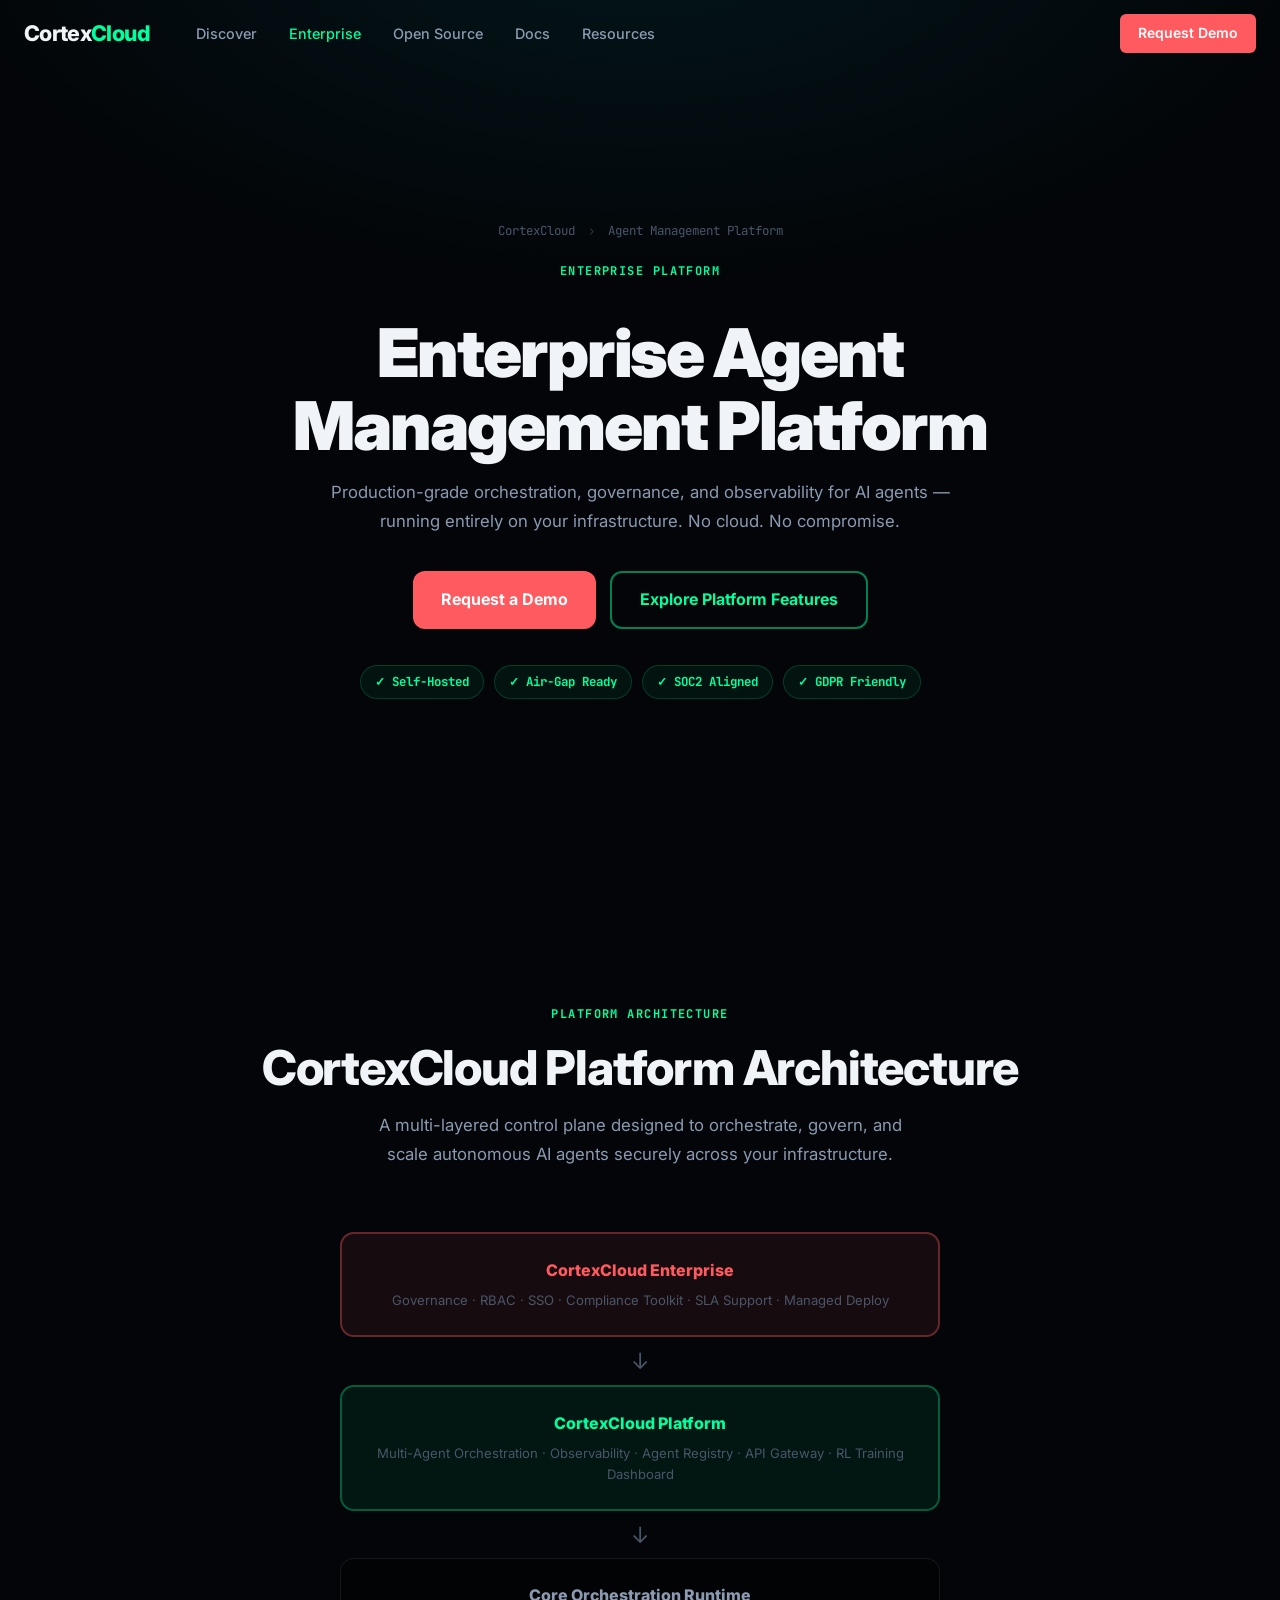
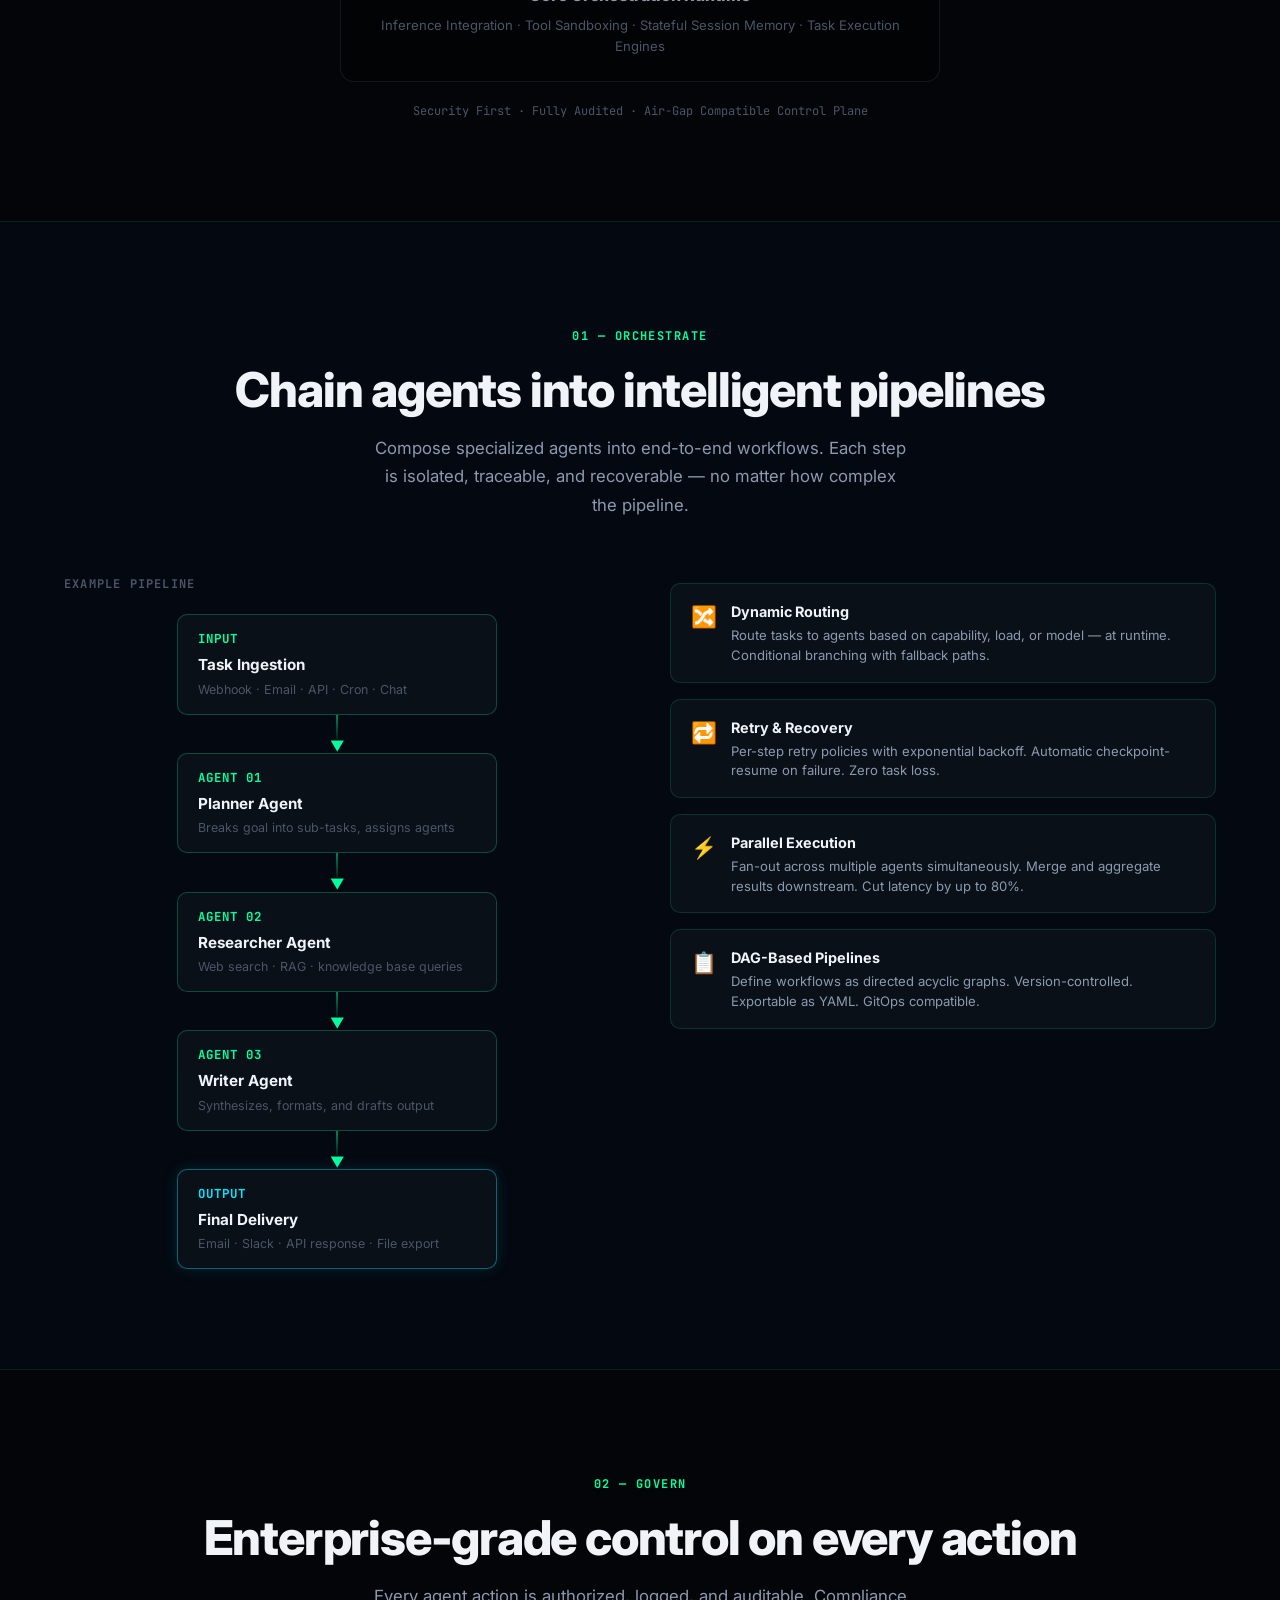
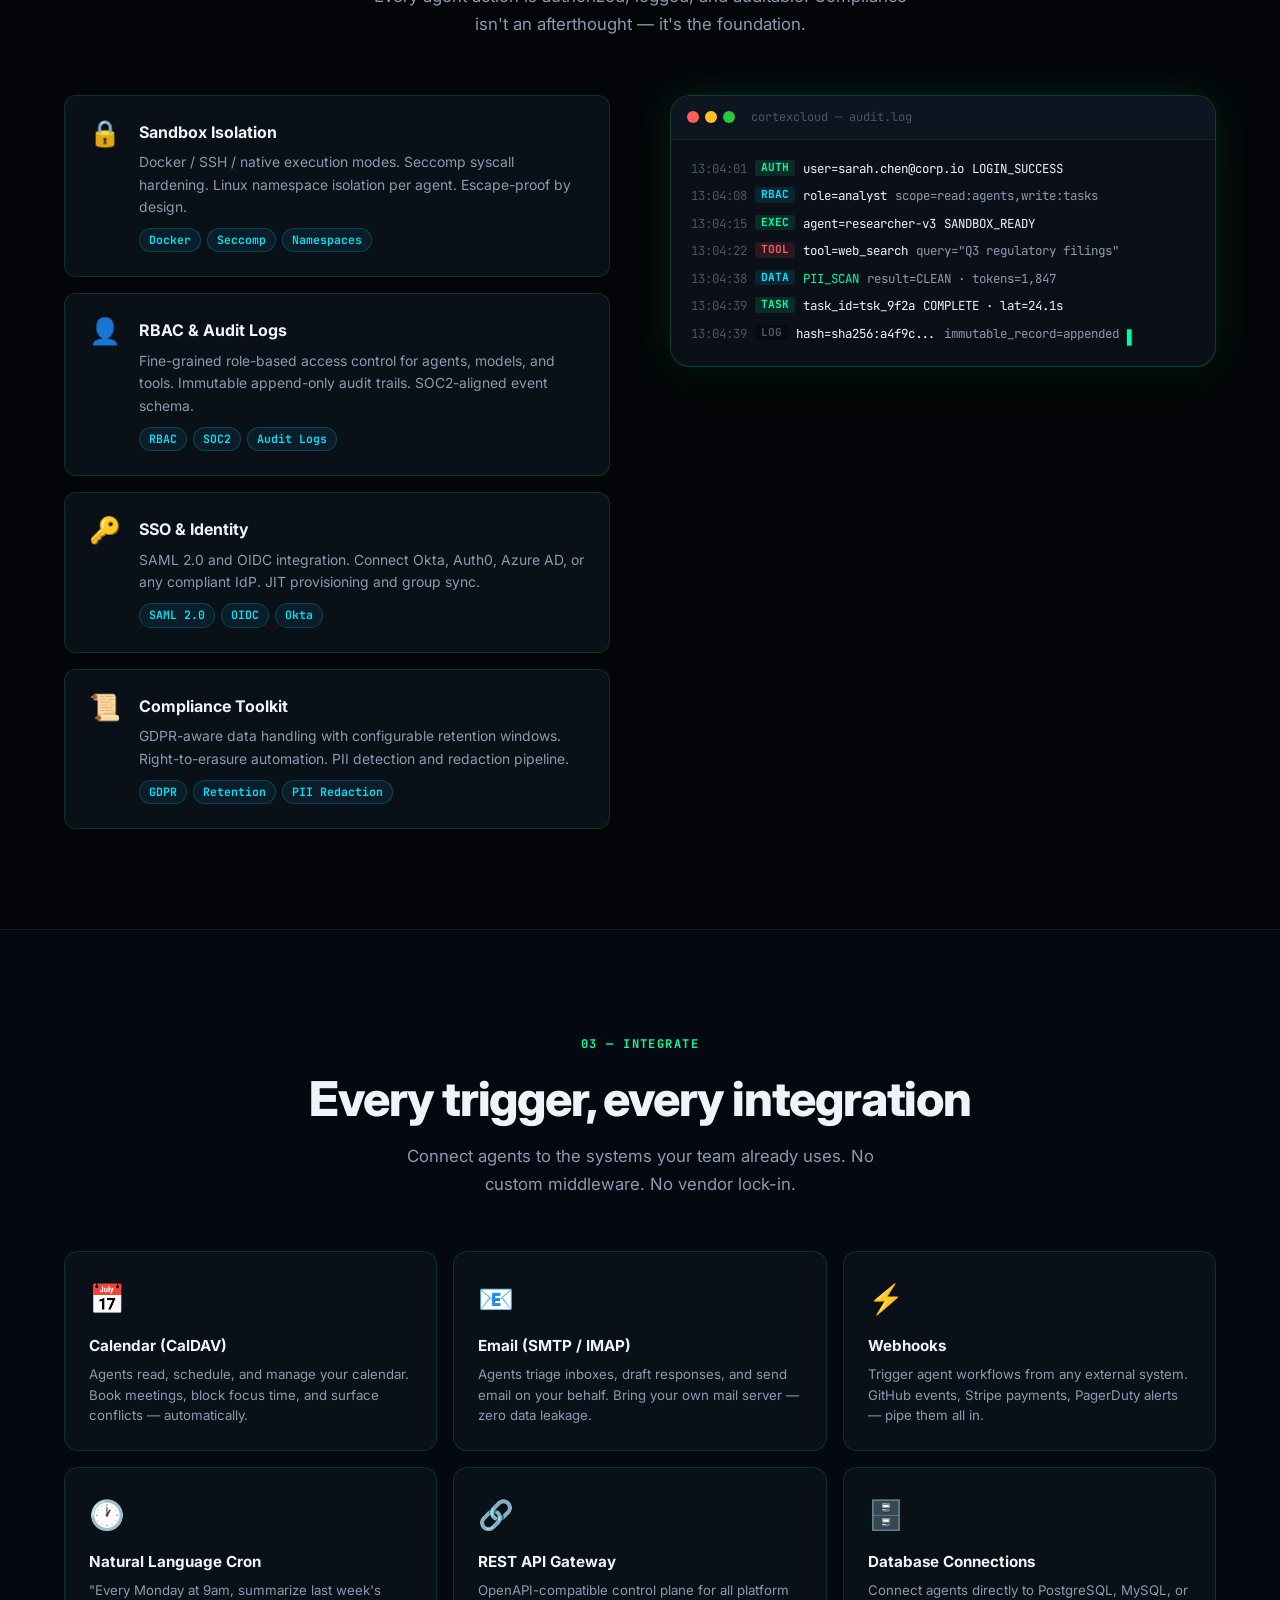
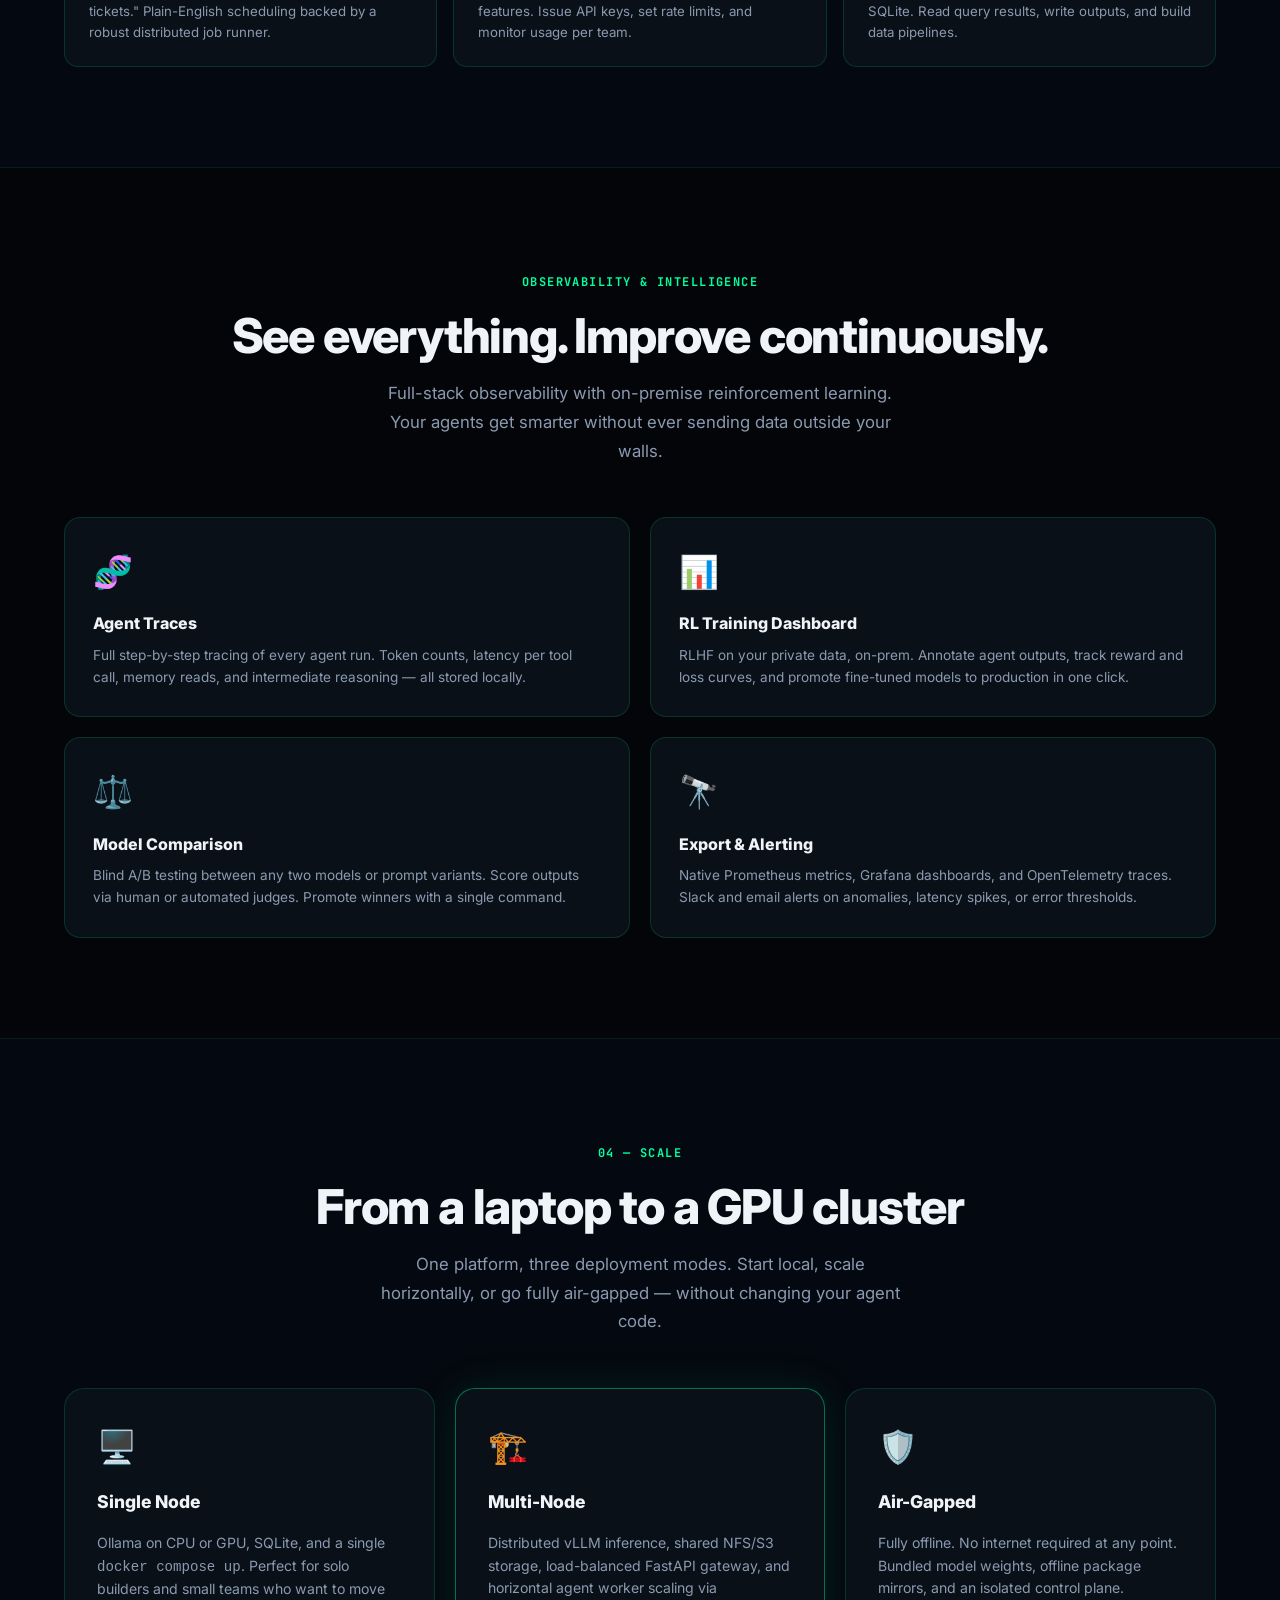
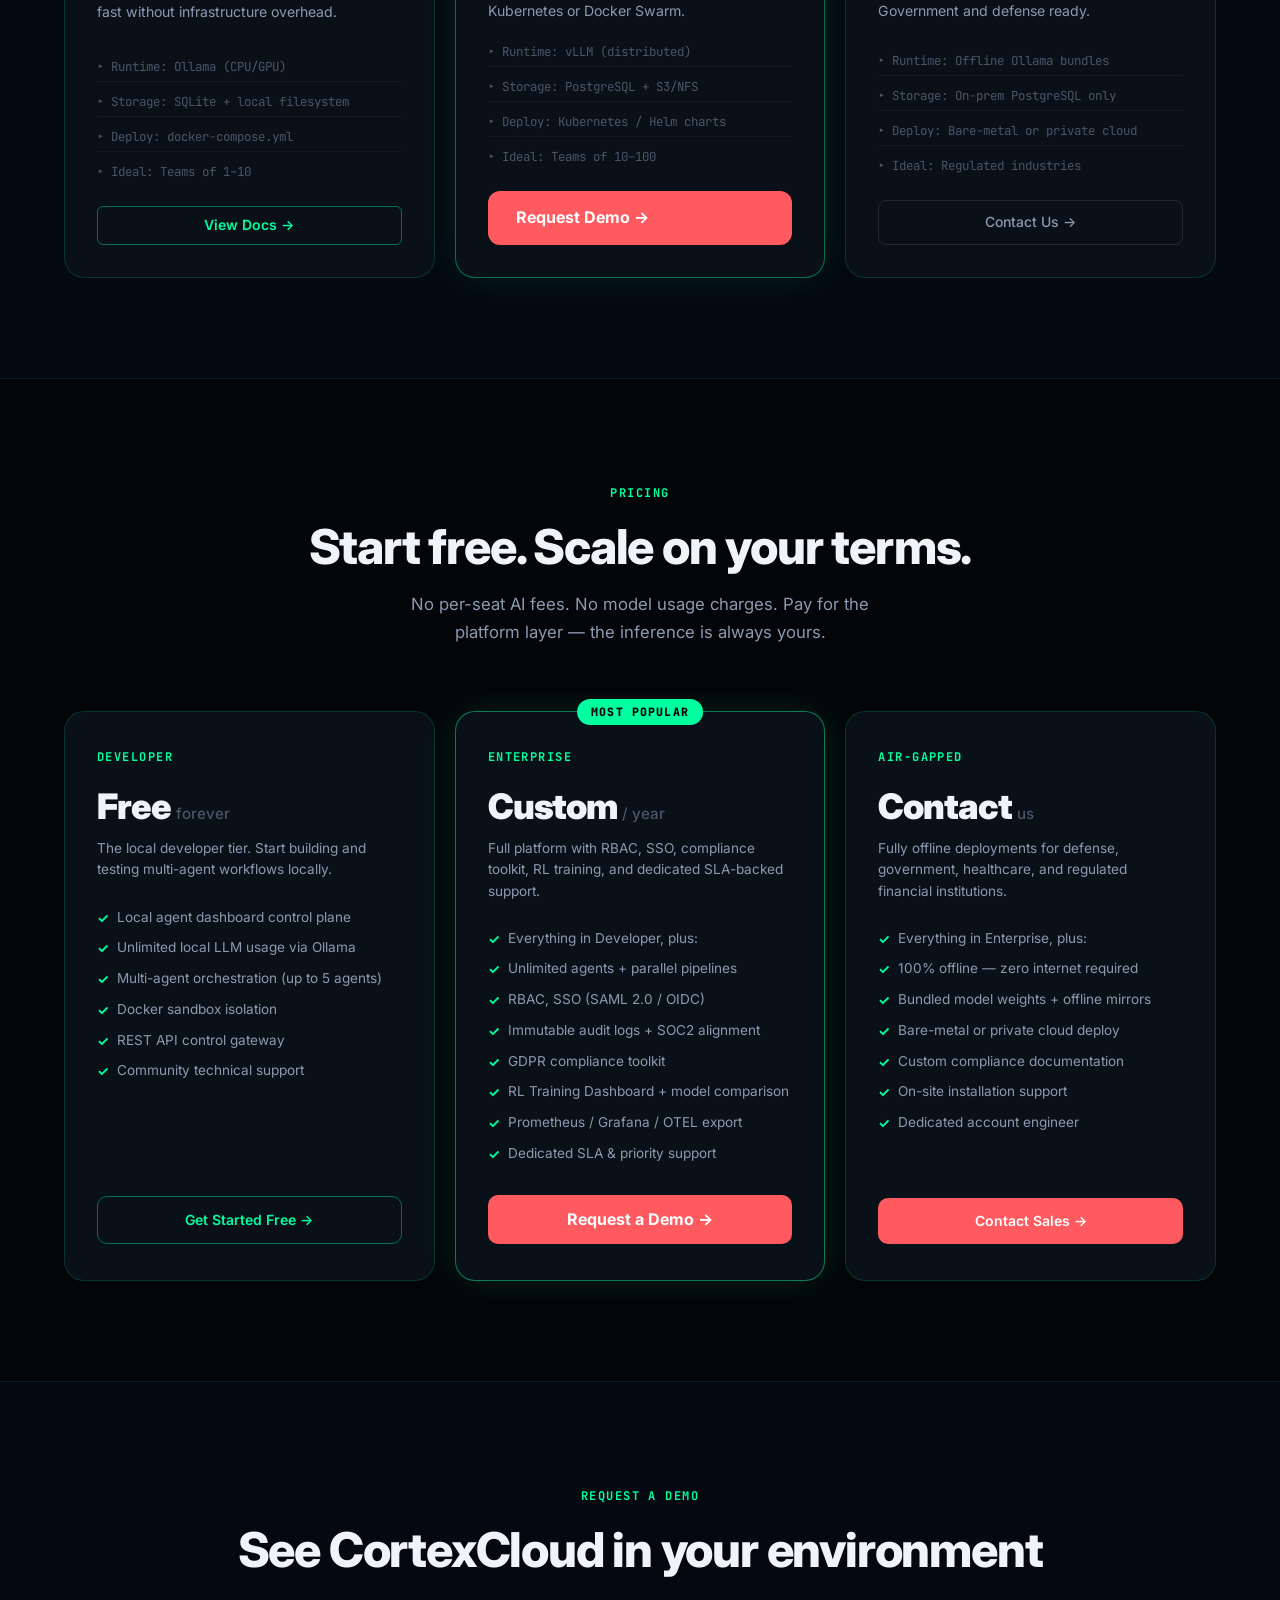
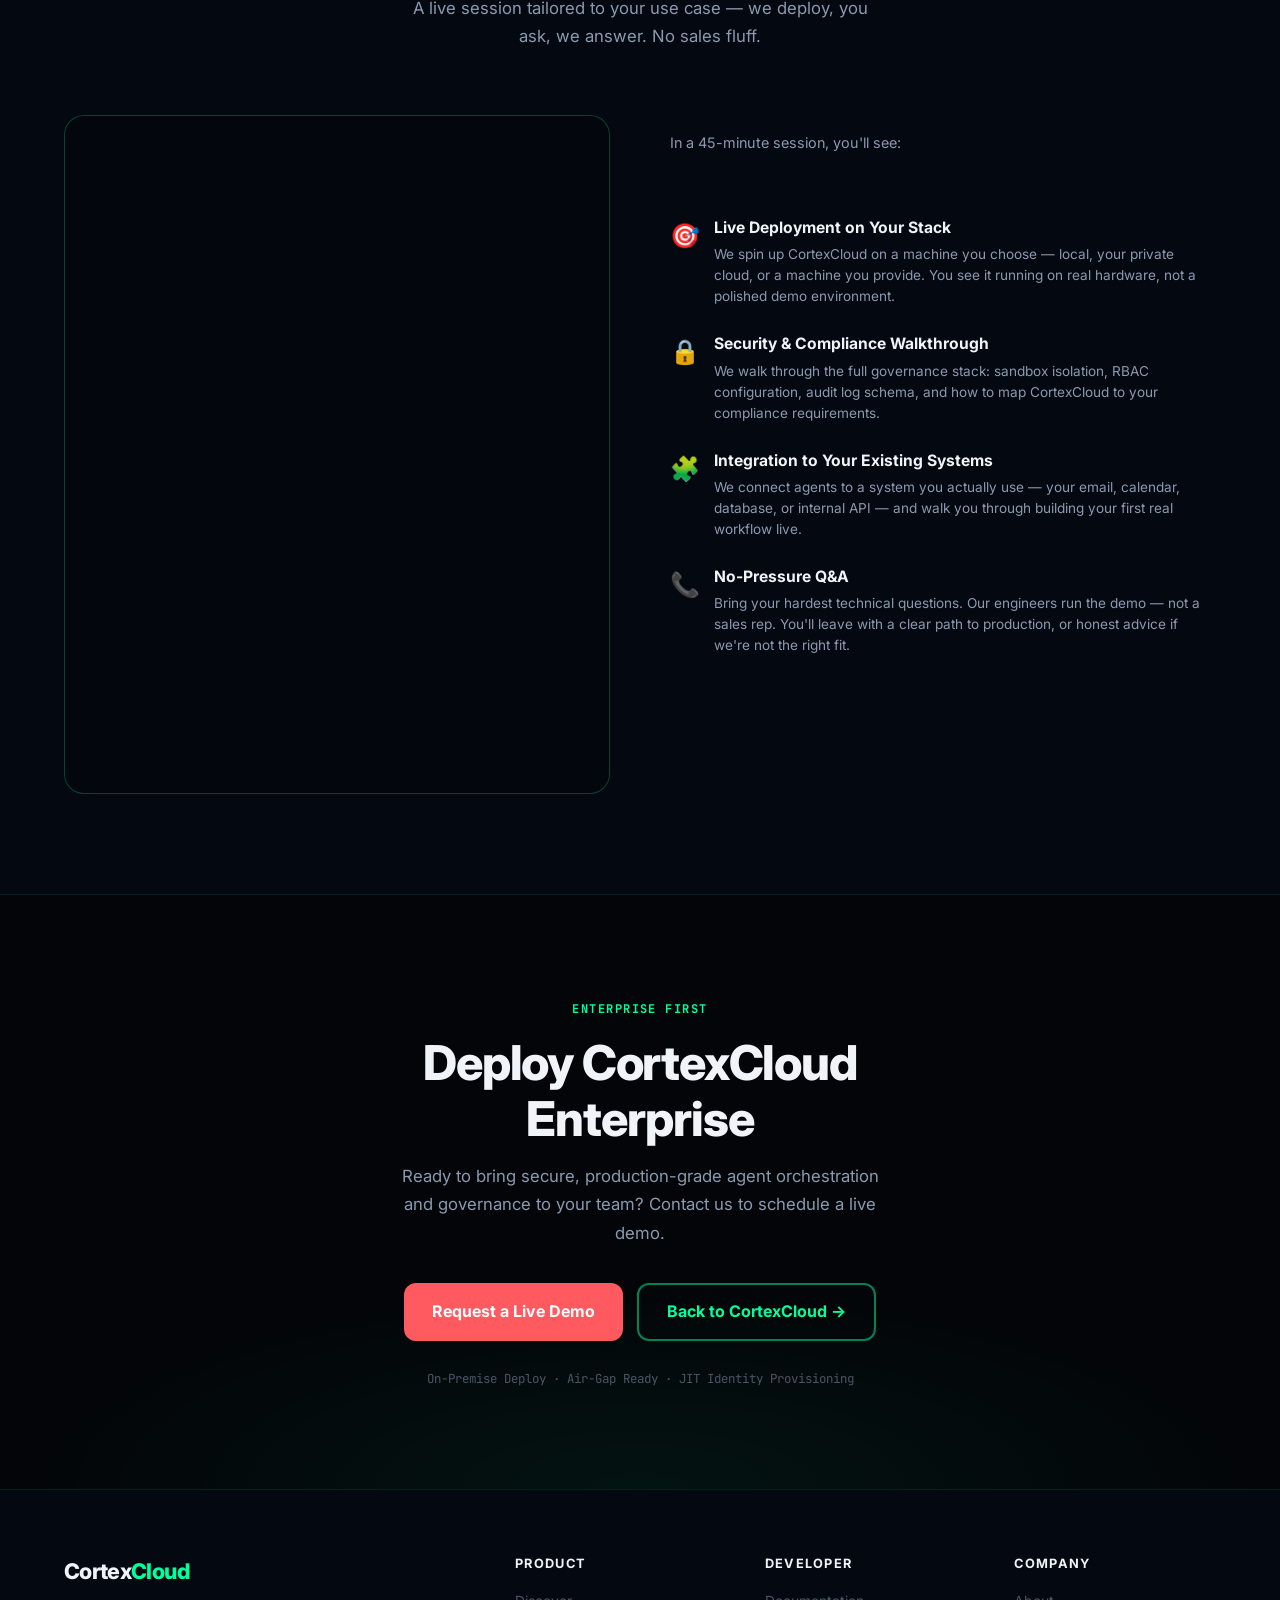
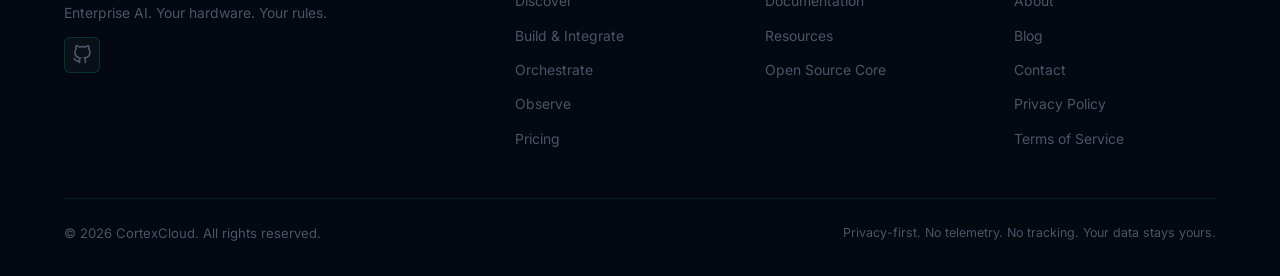
==== commit 850af9bf: "Clean and normalize site: remove fake testimonials/logos, direct CTAs to Calendly, embed scheduler i" ====
--- a/agent-management-platform.html
+++ b/agent-management-platform.html
@@ -12,6 +12,7 @@
   <link rel="preconnect" href="https://fonts.gstatic.com" crossorigin />
   <link href="https://fonts.googleapis.com/css2?family=Inter:wght@300;400;500;600;700;800;900&family=JetBrains+Mono:wght@400;500;700&display=swap" rel="stylesheet" />
   <link rel="stylesheet" href="style.css" />
+  <link rel="icon" type="image/png" href="logo.png" />
   <style>
     /* ── AMP page-specific styles ── */
     .amp-hero {
@@ -477,6 +478,15 @@
     @media (max-width: 480px) {
       .integ-grid { grid-template-columns: 1fr; }
       .demo-form { padding: 24px; }
+      .arch-layer {
+        padding: 16px 20px;
+      }
+      .arch-layer h4 {
+        font-size: 0.9rem;
+      }
+      .arch-layer p {
+        font-size: 0.75rem;
+      }
     }
   </style>
 </head>
@@ -498,7 +508,7 @@
         <a href="resources.html" class="nav-link" id="nav-resources">Resources</a>
       </nav>
       <div class="nav-actions">
-        <a href="#demo" class="btn-demo" id="btn-demo-nav">Request Demo</a>
+        <a href="https://calendly.com/ampwerajonathan50/30min" class="btn-demo" id="btn-demo-nav" target="_blank" rel="noopener">Request Demo</a>
       </div>
       <button class="nav-hamburger" id="nav-hamburger" aria-label="Open menu" aria-expanded="false">
         <span></span><span></span><span></span>
@@ -512,7 +522,7 @@
     <a href="docs.html" class="mobile-link">Docs</a>
     <a href="resources.html" class="mobile-link">Resources</a>
     <div class="mobile-actions">
-      <a href="#demo" class="btn-demo">Request Demo</a>
+      <a href="https://calendly.com/ampwerajonathan50/30min" class="btn-demo" target="_blank" rel="noopener">Request Demo</a>
     </div>
   </div>
 
@@ -540,7 +550,7 @@
         </p>
 
         <div style="display:flex; gap:14px; justify-content:center; flex-wrap:wrap;">
-          <a href="#demo" class="btn-cta-primary">Request a Demo</a>
+          <a href="https://calendly.com/ampwerajonathan50/30min" class="btn-cta-primary" target="_blank" rel="noopener">Request a Demo</a>
           <a href="#overview" class="btn-cta-secondary">Explore Platform Features</a>
         </div>
 
@@ -553,22 +563,7 @@
       </div>
     </section>
 
-    <!-- ═══════════════════════════════════════════════════════════
-         SECTION 2 — TRUSTED BY
-    ═══════════════════════════════════════════════════════════ -->
-    <div class="trusted-strip">
-      <div class="container">
-        <p class="trusted-strip-label">Trusted by engineering teams at</p>
-        <div class="trusted-strip-logos">
-          <span class="strip-logo">Meridian Labs</span>
-          <span class="strip-logo">Arcturus Defense</span>
-          <span class="strip-logo">VaultBank</span>
-          <span class="strip-logo">HelixBio</span>
-          <span class="strip-logo">Solstice Legal</span>
-          <span class="strip-logo">Nexus Capital</span>
-        </div>
-      </div>
-    </div>
+
 
     <!-- ═══════════════════════════════════════════════════════════
          SECTION 3 — PLATFORM OVERVIEW
@@ -971,7 +966,7 @@
               <div class="scale-spec">▸ Deploy: Kubernetes / Helm charts</div>
               <div class="scale-spec">▸ Ideal: Teams of 10–100</div>
             </div>
-            <a href="#demo" class="btn-cta-primary" style="text-align:center; margin-top:4px;">Request Demo →</a>
+            <a href="https://calendly.com/ampwerajonathan50/30min" class="btn-cta-primary" style="text-align:center; margin-top:4px;" target="_blank" rel="noopener">Request Demo →</a>
           </div>
 
           <!-- Air-Gapped -->
@@ -1042,7 +1037,7 @@
               <li>Dedicated SLA &amp; priority support</li>
             </ul>
             <div class="pricing-cta">
-              <a href="#demo" class="btn-cta-primary" style="display:block; text-align:center; padding:12px 20px; border-radius:10px;">Request a Demo →</a>
+              <a href="https://calendly.com/ampwerajonathan50/30min" class="btn-cta-primary" style="display:block; text-align:center; padding:12px 20px; border-radius:10px;" target="_blank" rel="noopener">Request a Demo →</a>
             </div>
           </div>
 
@@ -1084,40 +1079,9 @@
 
         <div class="demo-layout">
 
-          <!-- Form -->
-          <div class="demo-form card-reveal">
-            <form action="#" method="POST" novalidate>
-              <div class="form-group">
-                <label for="demo-name">Full Name</label>
-                <input type="text" id="demo-name" name="name" placeholder="Alex Reinholt" autocomplete="name" required />
-              </div>
-              <div class="form-group">
-                <label for="demo-email">Work Email</label>
-                <input type="email" id="demo-email" name="email" placeholder="alex@yourcompany.com" autocomplete="email" required />
-              </div>
-              <div class="form-group">
-                <label for="demo-company">Company</label>
-                <input type="text" id="demo-company" name="company" placeholder="Acme Corp" autocomplete="organization" required />
-              </div>
-              <div class="form-group">
-                <label for="demo-size">Team Size</label>
-                <select id="demo-size" name="team_size">
-                  <option value="" disabled selected>Select team size</option>
-                  <option value="1-10">1–10 people</option>
-                  <option value="11-50">11–50 people</option>
-                  <option value="51-200">51–200 people</option>
-                  <option value="200+">200+ people</option>
-                </select>
-              </div>
-              <div class="form-group">
-                <label for="demo-message">What are you trying to build?</label>
-                <textarea id="demo-message" name="message" placeholder="e.g. We want to deploy autonomous research agents for our compliance team, running fully on-prem…"></textarea>
-              </div>
-              <button type="submit" class="btn-cta-primary" style="width:100%; justify-content:center; border:none; cursor:pointer; font-size:0.95rem; padding:14px 24px; border-radius:10px;">
-                Request My Demo →
-              </button>
-              <p style="font-size:0.75rem; color:var(--text-muted); text-align:center; margin-top:14px;">No spam. We'll respond within 1 business day.</p>
-            </form>
+          <!-- Calendly Inline Widget -->
+          <div class="demo-form card-reveal" style="padding: 10px; overflow: hidden; background: rgba(3, 5, 8, 0.5); border-color: rgba(0, 255, 159, 0.25);">
+            <iframe src="https://calendly.com/ampwerajonathan50/30min?background_color=060a0f&text_color=ffffff&primary_color=00ff9f" style="width:100%; height:650px; border:0; border-radius:12px;" loading="lazy"></iframe>
           </div>
 
           <!-- Benefits -->
@@ -1172,7 +1136,7 @@
           Ready to bring secure, production-grade agent orchestration and governance to your team? Contact us to schedule a live demo.
         </p>
         <div style="display:flex; gap:14px; justify-content:center; flex-wrap:wrap; margin-bottom:28px;">
-          <a href="#demo" class="btn-cta-primary">
+          <a href="https://calendly.com/ampwerajonathan50/30min" class="btn-cta-primary" target="_blank" rel="noopener">
             Request a Live Demo
           </a>
           <a href="index.html" class="btn-cta-secondary">
@@ -1199,7 +1163,7 @@
           </a>
           <p class="footer-tagline">Enterprise AI. Your hardware. Your rules.</p>
           <div class="footer-social">
-            <a href="https://github.com/jonahthan433" class="social-link" target="_blank" rel="noopener" aria-label="GitHub">
+            <a href="https://github.com/jonahthan433/CortexOS" class="social-link" target="_blank" rel="noopener" aria-label="GitHub">
               <svg width="20" height="20" viewBox="0 0 24 24" fill="none" stroke="currentColor" stroke-width="2"><path d="M9 19c-5 1.5-5-2.5-7-3m14 6v-3.87a3.37 3.37 0 0 0-.94-2.61c3.14-.35 6.44-1.54 6.44-7A5.44 5.44 0 0 0 20 4.77 5.07 5.07 0 0 0 19.91 1S18.73.65 16 2.48a13.38 13.38 0 0 0-7 0C6.27.65 5.09 1 5.09 1A5.07 5.07 0 0 0 5 4.77a5.44 5.44 0 0 0-1.5 3.78c0 5.42 3.3 6.61 6.44 7A3.37 3.37 0 0 0 9 18.13V22"/></svg>
             </a>
           </div>
--- a/style.css
+++ b/style.css
@@ -1144,7 +1144,7 @@
 
 .oss-features-list {
   display: grid;
-  grid-template-columns: repeat(auto-fit, minmax(300px, 1fr));
+  grid-template-columns: repeat(auto-fit, minmax(260px, 1fr));
   gap: 10px;
   text-align: left;
   margin-bottom: 56px;
